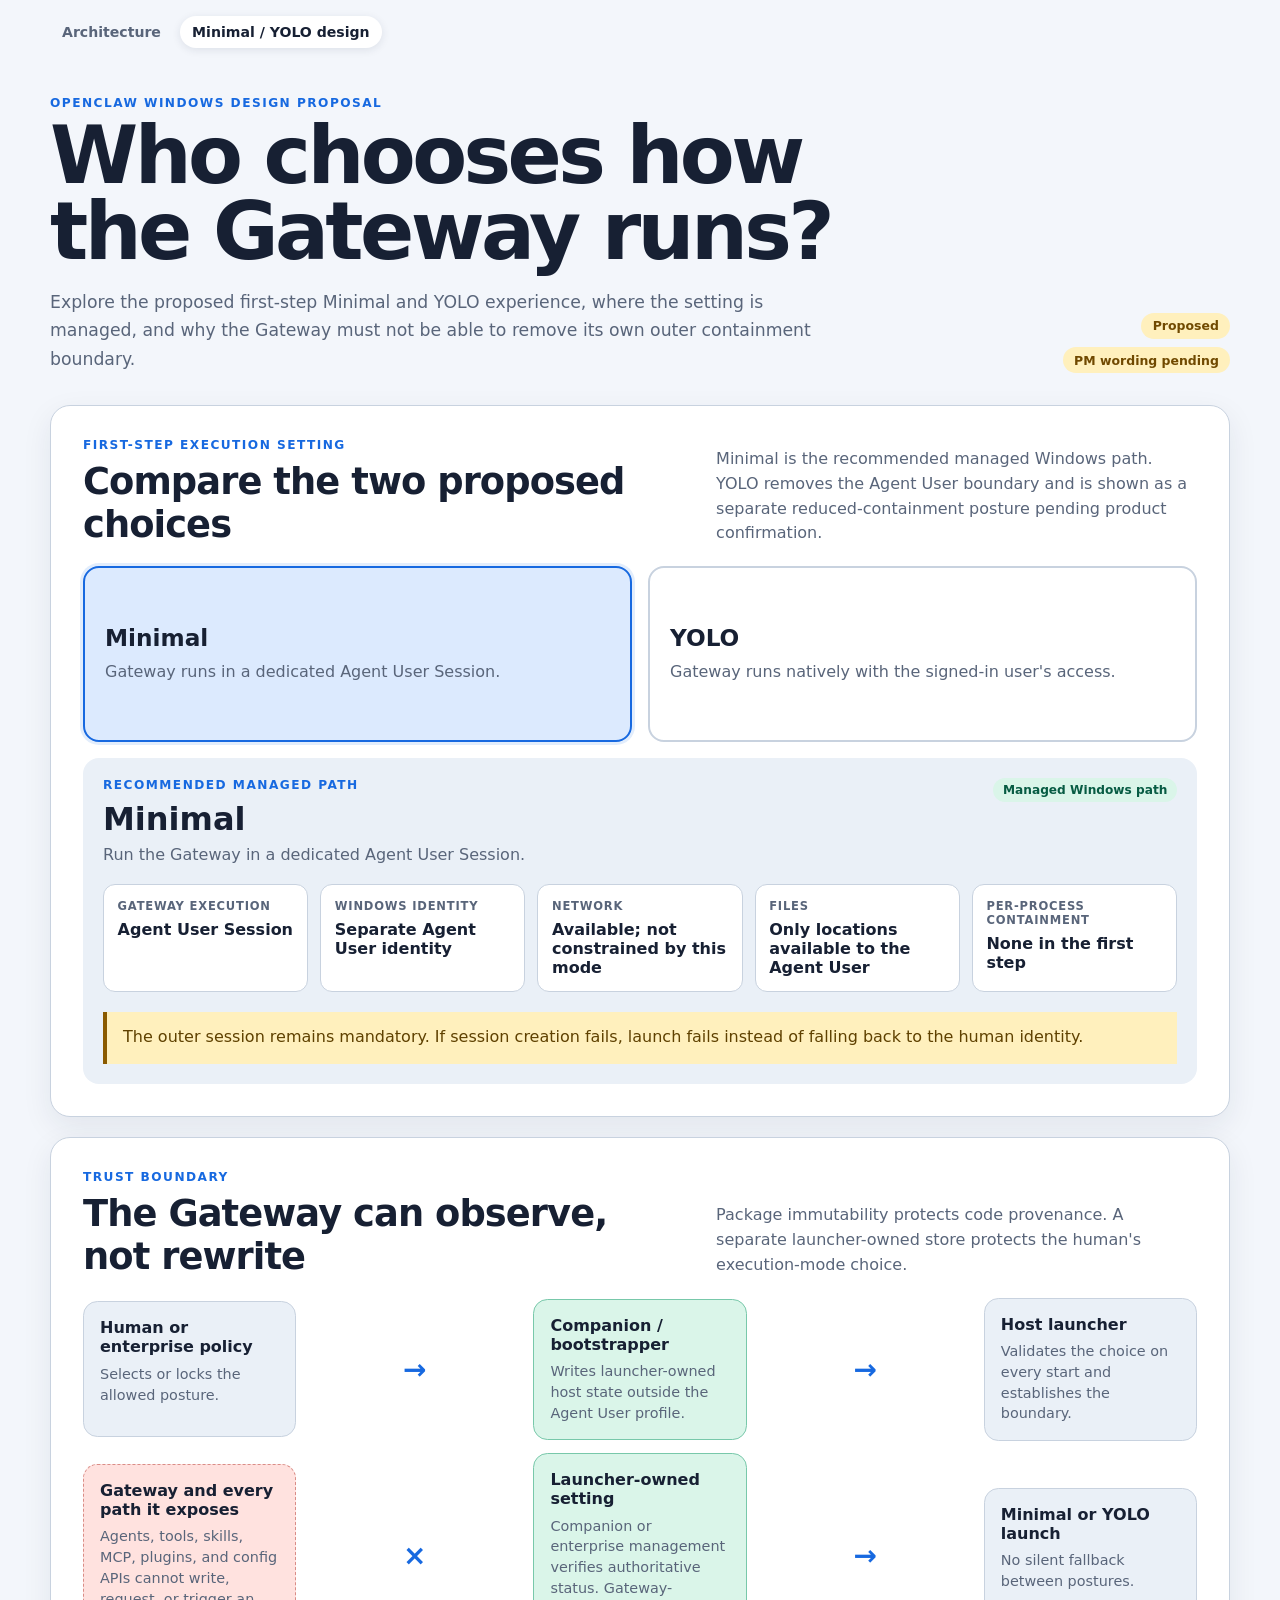
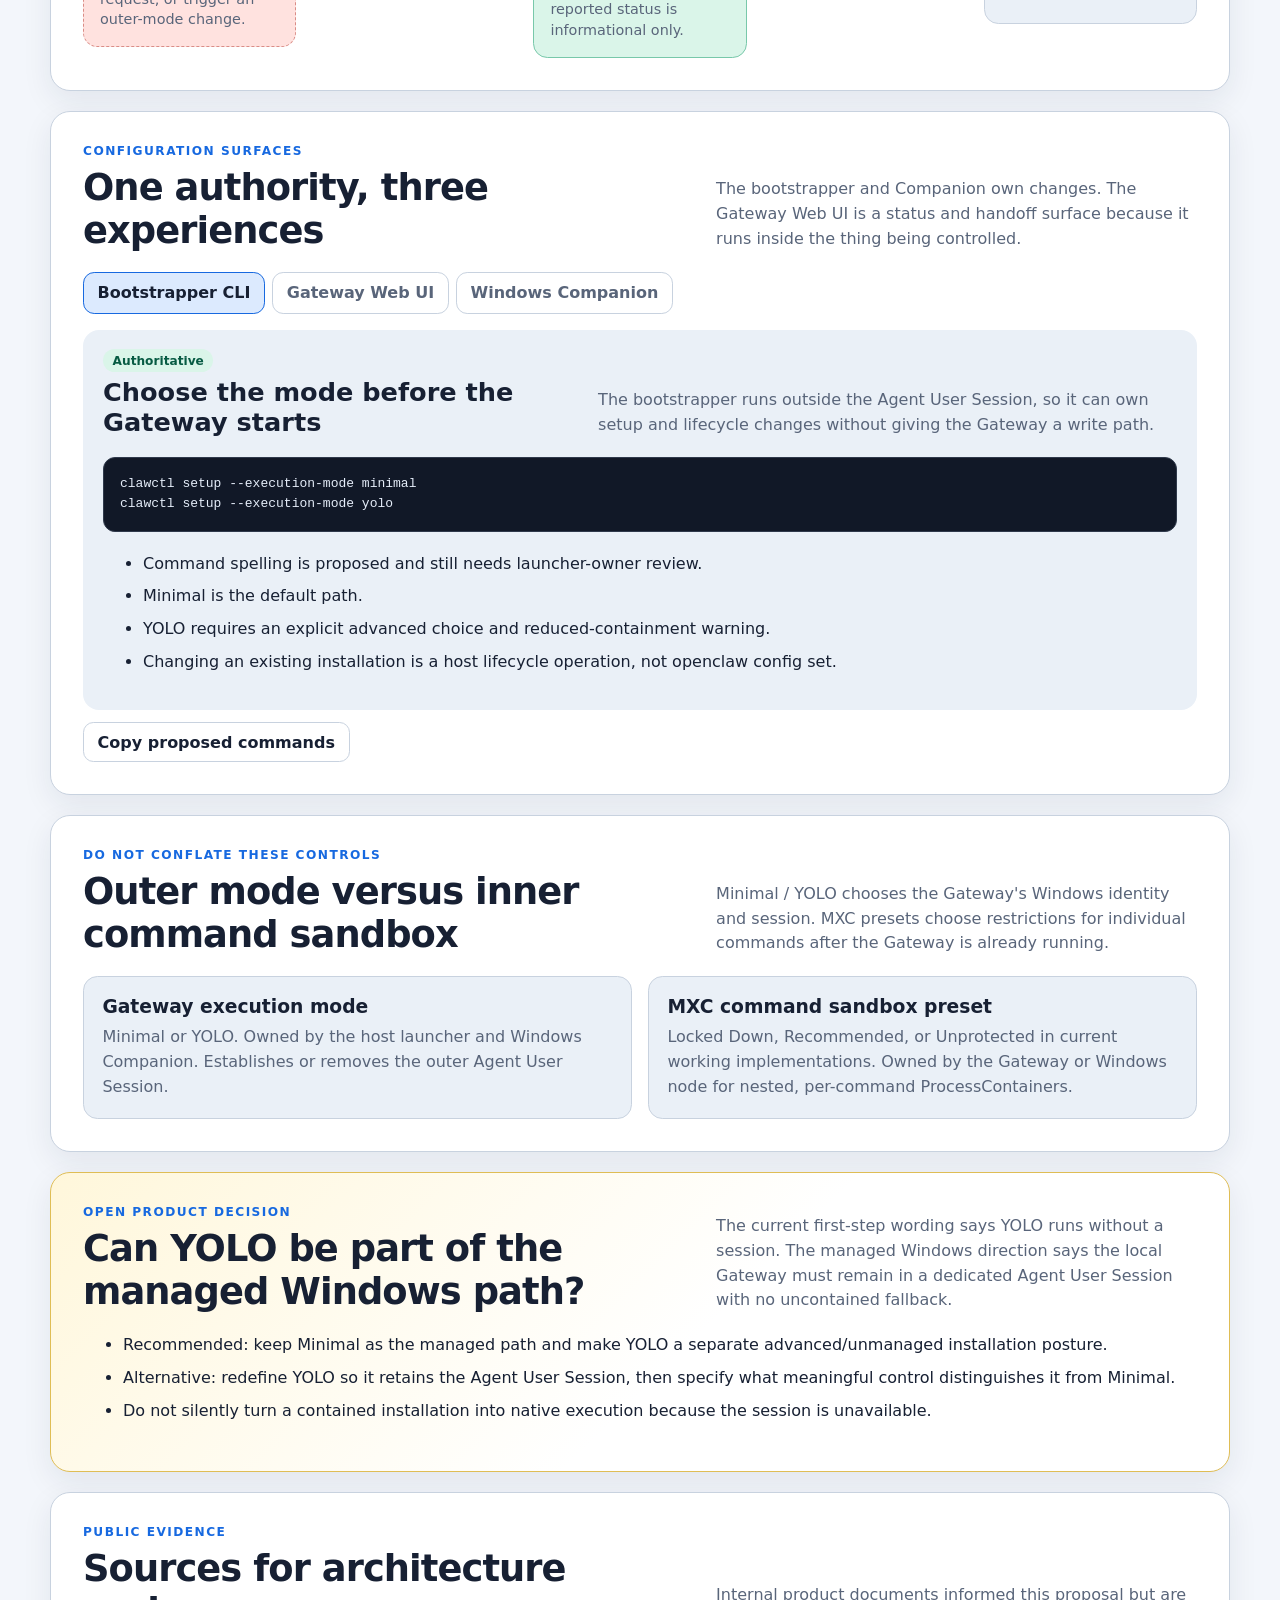
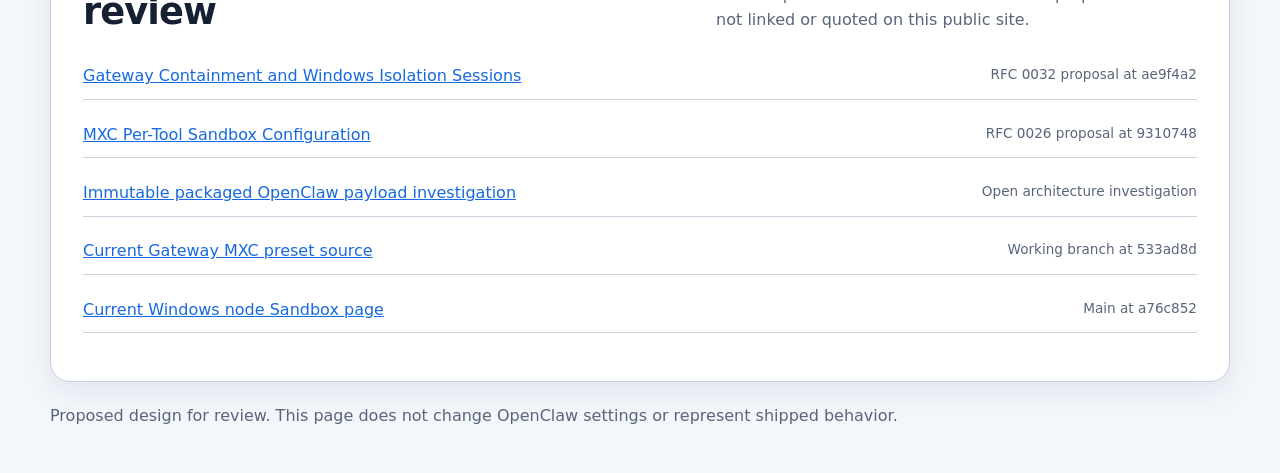
==== visualizations/openclaw-sandbox-architecture/access-modes/index.html @ d8a88d33 "Add Minimal and YOLO design explorer Co-authored-by: Copilot <223556219+Copilot@users.noreply.github" ====
<!doctype html>
<html lang="en">
  <head>
    <meta charset="utf-8" />
    <meta name="viewport" content="width=device-width, initial-scale=1" />
    <meta
      name="description"
      content="Proposed UI and trust-boundary design for OpenClaw Minimal and YOLO execution modes on Windows."
    />
    <title>OpenClaw Minimal / YOLO design</title>
    <link rel="stylesheet" href="./styles.css" />
  </head>
  <body data-mode="minimal">
    <a class="skip-link" href="#design">Skip to design</a>
    <nav class="site-nav" aria-label="Design pages">
      <a href="../">Architecture</a>
      <a aria-current="page" href="./">Minimal / YOLO design</a>
    </nav>

    <header class="page-header">
      <div>
        <p class="eyebrow">OpenClaw Windows design proposal</p>
        <h1>Who chooses how the Gateway runs?</h1>
        <p class="lede">
          Explore the proposed first-step Minimal and YOLO experience, where the
          setting is managed, and why the Gateway must not be able to remove its
          own outer containment boundary.
        </p>
      </div>
      <div class="status-stack" aria-label="Design status">
        <span class="status">Proposed</span>
        <span class="status">PM wording pending</span>
      </div>
    </header>

    <main id="design">
      <section class="section-card">
        <div class="section-heading">
          <div>
            <p class="eyebrow">First-step execution setting</p>
            <h2>Compare the two proposed choices</h2>
          </div>
          <p>
            Minimal is the recommended managed Windows path. YOLO removes the
            Agent User boundary and is shown as a separate reduced-containment
            posture pending product confirmation.
          </p>
        </div>

        <div class="mode-selector" aria-label="Execution mode">
          <button class="mode-choice" type="button" data-mode="minimal" aria-pressed="true">
            <strong>Minimal</strong>
            <span>Gateway runs in a dedicated Agent User Session.</span>
          </button>
          <button class="mode-choice" type="button" data-mode="yolo" aria-pressed="false">
            <strong>YOLO</strong>
            <span>Gateway runs natively with the signed-in user's access.</span>
          </button>
        </div>

        <div id="mode-panel" class="mode-panel" aria-live="polite"></div>
      </section>

      <section class="section-card">
        <div class="section-heading">
          <div>
            <p class="eyebrow">Trust boundary</p>
            <h2>The Gateway can observe, not rewrite</h2>
          </div>
          <p>
            Package immutability protects code provenance. A separate
            launcher-owned store protects the human's execution-mode choice.
          </p>
        </div>

        <div class="boundary-map" aria-label="Execution-mode authority flow">
          <div class="boundary-node">
            <strong>Human or enterprise policy</strong>
            <span>Selects or locks the allowed posture.</span>
          </div>
          <div class="boundary-arrow" aria-hidden="true">&rarr;</div>
          <div class="boundary-node authority">
            <strong>Companion / bootstrapper</strong>
            <span>Writes launcher-owned host state outside the Agent User profile.</span>
          </div>
          <div class="boundary-arrow" aria-hidden="true">&rarr;</div>
          <div class="boundary-node">
            <strong>Host launcher</strong>
            <span>Validates the choice on every start and establishes the boundary.</span>
          </div>
        </div>

        <div class="boundary-map" aria-label="Denied write path">
          <div class="boundary-node denied">
            <strong>Gateway and every path it exposes</strong>
            <span>
              Agents, tools, skills, MCP, plugins, and config APIs cannot write,
              request, or trigger an outer-mode change.
            </span>
          </div>
          <div class="boundary-arrow" aria-hidden="true">&times;</div>
          <div class="boundary-node authority">
            <strong>Launcher-owned setting</strong>
            <span>
              Companion or enterprise management verifies authoritative status.
              Gateway-reported status is informational only.
            </span>
          </div>
          <div class="boundary-arrow" aria-hidden="true">&rarr;</div>
          <div class="boundary-node">
            <strong>Minimal or YOLO launch</strong>
            <span>No silent fallback between postures.</span>
          </div>
        </div>
      </section>

      <section class="section-card">
        <div class="section-heading">
          <div>
            <p class="eyebrow">Configuration surfaces</p>
            <h2>One authority, three experiences</h2>
          </div>
          <p>
            The bootstrapper and Companion own changes. The Gateway Web UI is a
            status and handoff surface because it runs inside the thing being
            controlled.
          </p>
        </div>

        <div class="surface-tabs" role="tablist" aria-label="Configuration surface">
          <button
            id="surface-tab-cli"
            type="button"
            role="tab"
            aria-controls="surface-panel"
            aria-selected="true"
            data-surface="cli"
          >
            Bootstrapper CLI
          </button>
          <button
            id="surface-tab-web"
            type="button"
            role="tab"
            aria-controls="surface-panel"
            aria-selected="false"
            data-surface="web"
            tabindex="-1"
          >
            Gateway Web UI
          </button>
          <button
            id="surface-tab-companion"
            type="button"
            role="tab"
            aria-controls="surface-panel"
            aria-selected="false"
            data-surface="companion"
            tabindex="-1"
          >
            Windows Companion
          </button>
        </div>

        <div
          id="surface-panel"
          class="surface-panel"
          role="tabpanel"
          aria-labelledby="surface-tab-cli"
        ></div>
        <div class="surface-actions">
          <button id="copy-cli" class="secondary-action" type="button">Copy proposed commands</button>
          <span id="copy-status" role="status"></span>
        </div>
      </section>

      <section class="section-card">
        <div class="section-heading">
          <div>
            <p class="eyebrow">Do not conflate these controls</p>
            <h2>Outer mode versus inner command sandbox</h2>
          </div>
          <p>
            Minimal / YOLO chooses the Gateway's Windows identity and session.
            MXC presets choose restrictions for individual commands after the
            Gateway is already running.
          </p>
        </div>
        <div class="layer-comparison">
          <article class="layer-card">
            <h3>Gateway execution mode</h3>
            <p>
              Minimal or YOLO. Owned by the host launcher and Windows Companion.
              Establishes or removes the outer Agent User Session.
            </p>
          </article>
          <article class="layer-card">
            <h3>MXC command sandbox preset</h3>
            <p>
              Locked Down, Recommended, or Unprotected in current working
              implementations. Owned by the Gateway or Windows node for nested,
              per-command ProcessContainers.
            </p>
          </article>
        </div>
      </section>

      <section class="section-card open-decision">
        <div class="section-heading">
          <div>
            <p class="eyebrow">Open product decision</p>
            <h2>Can YOLO be part of the managed Windows path?</h2>
          </div>
          <p>
            The current first-step wording says YOLO runs without a session.
            The managed Windows direction says the local Gateway must remain in
            a dedicated Agent User Session with no uncontained fallback.
          </p>
        </div>
        <ul class="decision-list">
          <li>
            Recommended: keep Minimal as the managed path and make YOLO a
            separate advanced/unmanaged installation posture.
          </li>
          <li>
            Alternative: redefine YOLO so it retains the Agent User Session,
            then specify what meaningful control distinguishes it from Minimal.
          </li>
          <li>
            Do not silently turn a contained installation into native execution
            because the session is unavailable.
          </li>
        </ul>
      </section>

      <section class="section-card">
        <div class="section-heading">
          <div>
            <p class="eyebrow">Public evidence</p>
            <h2>Sources for architecture review</h2>
          </div>
          <p>
            Internal product documents informed this proposal but are not linked
            or quoted on this public site.
          </p>
        </div>
        <ul id="source-list" class="source-list"></ul>
      </section>

      <noscript>
        <section class="section-card">
          <h2>JavaScript is optional for the core design</h2>
          <p>
            Minimal runs the managed Gateway inside an Agent User Session. YOLO
            removes that outer boundary. Only the human-side bootstrapper or
            Windows Companion should be able to choose between those postures.
          </p>
        </section>
      </noscript>
    </main>

    <footer>
      Proposed design for review. This page does not change OpenClaw settings or
      represent shipped behavior.
    </footer>

    <script type="module" src="./app.js"></script>
  </body>
</html>
---- visualizations/openclaw-sandbox-architecture/access-modes/styles.css ----
:root {
  color-scheme: light dark;
  --page: #f3f6fb;
  --surface: #ffffff;
  --surface-soft: #eaf0f7;
  --ink: #172033;
  --muted: #59657a;
  --line: #c8d2df;
  --blue: #1769e0;
  --blue-soft: #dceafe;
  --green: #087f5b;
  --green-soft: #daf5e9;
  --amber: #8a5a00;
  --amber-soft: #fff0bd;
  --red: #a1261d;
  --red-soft: #ffe2df;
  --focus: #ffbf47;
  --shadow: 0 18px 48px rgb(26 39 64 / 14%);
  font-family:
    Inter, ui-sans-serif, system-ui, -apple-system, BlinkMacSystemFont, "Segoe UI",
    sans-serif;
}

* {
  box-sizing: border-box;
}

html {
  background: var(--page);
  color: var(--ink);
}

body {
  margin: 0;
}

a {
  color: var(--blue);
}

button,
a {
  font: inherit;
}

.skip-link {
  position: fixed;
  z-index: 20;
  top: 0.75rem;
  left: 0.75rem;
  padding: 0.65rem 0.9rem;
  border-radius: 0.5rem;
  background: var(--ink);
  color: var(--surface);
  transform: translateY(-180%);
}

.skip-link:focus {
  transform: translateY(0);
}

.site-nav,
.page-header,
main,
footer {
  width: min(1180px, calc(100% - 2rem));
  margin-inline: auto;
}

.site-nav {
  display: flex;
  gap: 0.45rem;
  padding-top: 1rem;
}

.site-nav a {
  padding: 0.5rem 0.75rem;
  border-radius: 999px;
  color: var(--muted);
  font-size: 0.88rem;
  font-weight: 750;
  text-decoration: none;
}

.site-nav a:hover,
.site-nav a[aria-current="page"] {
  background: var(--surface);
  color: var(--ink);
  box-shadow: 0 2px 8px rgb(26 39 64 / 10%);
}

.page-header {
  display: grid;
  grid-template-columns: minmax(0, 1fr) auto;
  gap: 2rem;
  align-items: end;
  padding: 3rem 0 2rem;
}

.page-header h1 {
  max-width: 15ch;
  margin: 0;
  font-size: clamp(2.45rem, 7vw, 5rem);
  letter-spacing: -0.045em;
  line-height: 0.95;
}

.lede {
  max-width: 70ch;
  margin: 1.1rem 0 0;
  color: var(--muted);
  font-size: 1.08rem;
  line-height: 1.65;
}

.eyebrow {
  margin: 0 0 0.5rem;
  color: var(--blue);
  font-size: 0.76rem;
  font-weight: 850;
  letter-spacing: 0.12em;
  text-transform: uppercase;
}

.status-stack {
  display: grid;
  gap: 0.5rem;
  justify-items: end;
}

.status {
  padding: 0.35rem 0.7rem;
  border-radius: 999px;
  background: var(--amber-soft);
  color: #704900;
  font-size: 0.78rem;
  font-weight: 800;
}

main {
  display: grid;
  gap: 1.25rem;
}

.section-card {
  padding: clamp(1.25rem, 3vw, 2rem);
  border: 1px solid var(--line);
  border-radius: 1.25rem;
  background: var(--surface);
  box-shadow: 0 10px 30px rgb(26 39 64 / 8%);
}

.section-heading {
  display: grid;
  grid-template-columns: minmax(0, 1fr) minmax(17rem, 0.8fr);
  gap: 2rem;
  align-items: end;
  margin-bottom: 1.25rem;
}

.section-heading h2 {
  margin: 0;
  font-size: clamp(1.5rem, 3vw, 2.3rem);
  letter-spacing: -0.025em;
}

.section-heading > p {
  margin: 0;
  color: var(--muted);
  line-height: 1.55;
}

.mode-selector {
  display: grid;
  grid-template-columns: repeat(2, minmax(0, 1fr));
  gap: 1rem;
}

.mode-choice {
  min-height: 11rem;
  padding: 1.25rem;
  border: 2px solid var(--line);
  border-radius: 1rem;
  background: var(--surface);
  color: var(--ink);
  cursor: pointer;
  text-align: left;
}

.mode-choice strong,
.mode-choice span {
  display: block;
}

.mode-choice strong {
  margin-bottom: 0.55rem;
  font-size: 1.45rem;
}

.mode-choice span {
  color: var(--muted);
  line-height: 1.5;
}

.mode-choice[aria-pressed="true"] {
  border-color: var(--blue);
  background: var(--blue-soft);
  box-shadow: 0 0 0 3px rgb(23 105 224 / 12%);
}

.mode-choice[data-mode="yolo"][aria-pressed="true"] {
  border-color: var(--red);
  background: var(--red-soft);
  box-shadow: 0 0 0 3px rgb(161 38 29 / 10%);
}

.mode-panel {
  margin-top: 1rem;
  padding: 1.25rem;
  border-radius: 1rem;
  background: var(--surface-soft);
}

.mode-panel-heading {
  display: flex;
  justify-content: space-between;
  gap: 1rem;
}

.mode-panel-heading h2 {
  margin: 0;
  font-size: 2rem;
}

.mode-panel-heading p:not(.eyebrow) {
  margin: 0.45rem 0 0;
  color: var(--muted);
}

.mode-badge,
.surface-badge {
  align-self: start;
  padding: 0.3rem 0.6rem;
  border-radius: 999px;
  background: var(--green-soft);
  color: #075b43;
  font-size: 0.76rem;
  font-weight: 800;
}

body[data-mode="yolo"] .mode-badge {
  background: var(--red-soft);
  color: var(--red);
}

.mode-facts {
  display: grid;
  grid-template-columns: repeat(5, minmax(0, 1fr));
  gap: 0.75rem;
  margin: 1.25rem 0;
}

.mode-facts div {
  min-width: 0;
  padding: 0.85rem;
  border: 1px solid var(--line);
  border-radius: 0.75rem;
  background: var(--surface);
}

.mode-facts dt {
  color: var(--muted);
  font-size: 0.72rem;
  font-weight: 800;
  letter-spacing: 0.07em;
  text-transform: uppercase;
}

.mode-facts dd {
  margin: 0.45rem 0 0;
  font-weight: 750;
  overflow-wrap: anywhere;
}

.mode-warning {
  margin: 0;
  padding: 0.85rem 1rem;
  border-left: 4px solid var(--amber);
  background: var(--amber-soft);
  color: #5f4100;
  line-height: 1.55;
}

.boundary-map {
  display: grid;
  grid-template-columns: repeat(5, minmax(0, 1fr));
  gap: 0.75rem;
  align-items: center;
}

.boundary-map + .boundary-map {
  margin-top: 0.75rem;
}

.boundary-node {
  min-height: 8.5rem;
  padding: 1rem;
  border: 1px solid var(--line);
  border-radius: 0.9rem;
  background: var(--surface-soft);
}

.boundary-node strong,
.boundary-node span {
  display: block;
}

.boundary-node strong {
  margin-bottom: 0.45rem;
}

.boundary-node span {
  color: var(--muted);
  font-size: 0.9rem;
  line-height: 1.45;
}

.boundary-node.authority {
  border-color: #78c8aa;
  background: var(--green-soft);
}

.boundary-node.denied {
  border-style: dashed;
  border-color: #da8d87;
  background: var(--red-soft);
}

.boundary-arrow {
  color: var(--blue);
  font-size: 1.75rem;
  font-weight: 900;
  text-align: center;
}

.surface-tabs {
  display: flex;
  flex-wrap: wrap;
  gap: 0.45rem;
  margin-bottom: 1rem;
}

.surface-tabs button {
  padding: 0.65rem 0.85rem;
  border: 1px solid var(--line);
  border-radius: 0.7rem;
  background: var(--surface);
  color: var(--muted);
  cursor: pointer;
  font-weight: 750;
}

.surface-tabs button[aria-selected="true"] {
  border-color: var(--blue);
  background: var(--blue-soft);
  color: var(--ink);
}

.surface-panel {
  min-height: 22rem;
  padding: 1.25rem;
  border-radius: 1rem;
  background: var(--surface-soft);
}

.surface-heading {
  display: grid;
  grid-template-columns: minmax(0, 0.8fr) minmax(0, 1fr);
  gap: 2rem;
  align-items: end;
}

.surface-heading h3 {
  margin: 0.55rem 0 0;
  font-size: 1.6rem;
}

.surface-heading > p {
  margin: 0;
  color: var(--muted);
  line-height: 1.55;
}

pre {
  overflow: auto;
  margin: 1.25rem 0;
  padding: 1rem;
  border: 1px solid #303a4c;
  border-radius: 0.75rem;
  background: #111827;
  color: #e5edf9;
  line-height: 1.55;
}

.surface-panel li,
.decision-list li {
  margin-block: 0.55rem;
  line-height: 1.5;
}

.surface-actions {
  display: flex;
  align-items: center;
  gap: 0.75rem;
  margin-top: 0.75rem;
}

.secondary-action {
  padding: 0.6rem 0.85rem;
  border: 1px solid var(--line);
  border-radius: 0.65rem;
  background: var(--surface);
  color: var(--ink);
  cursor: pointer;
  font-weight: 750;
}

.open-decision {
  border-color: #dfbd55;
  background:
    linear-gradient(135deg, rgb(255 240 189 / 55%), transparent 55%),
    var(--surface);
}

.layer-comparison {
  display: grid;
  grid-template-columns: repeat(2, minmax(0, 1fr));
  gap: 1rem;
}

.layer-card {
  padding: 1.15rem;
  border: 1px solid var(--line);
  border-radius: 0.9rem;
  background: var(--surface-soft);
}

.layer-card h3 {
  margin: 0 0 0.55rem;
}

.layer-card p {
  margin: 0;
  color: var(--muted);
  line-height: 1.55;
}

.source-list {
  display: grid;
  gap: 0.7rem;
  padding: 0;
  list-style: none;
}

.source-list li {
  display: flex;
  justify-content: space-between;
  gap: 1rem;
  padding: 0.85rem 0;
  border-bottom: 1px solid var(--line);
}

.source-list span {
  color: var(--muted);
  font-size: 0.85rem;
  text-align: right;
}

footer {
  padding: 1.5rem 0 3rem;
  color: var(--muted);
}

button:focus-visible,
a:focus-visible {
  outline: 4px solid var(--focus);
  outline-offset: 3px;
}

@media (max-width: 900px) {
  .page-header,
  .section-heading,
  .surface-heading {
    grid-template-columns: 1fr;
  }

  .status-stack {
    justify-items: start;
  }

  .mode-facts {
    grid-template-columns: repeat(2, minmax(0, 1fr));
  }

  .boundary-map {
    grid-template-columns: 1fr;
  }

  .boundary-arrow {
    transform: rotate(90deg);
  }
}

@media (max-width: 620px) {
  .mode-selector,
  .layer-comparison,
  .mode-facts {
    grid-template-columns: 1fr;
  }

  .mode-panel-heading,
  .source-list li {
    display: grid;
  }

  .source-list span {
    text-align: left;
  }
}

@media (prefers-reduced-motion: reduce) {
  *,
  *::before,
  *::after {
    scroll-behavior: auto !important;
    transition-duration: 0.01ms !important;
  }
}

@media (prefers-color-scheme: dark) {
  :root {
    --page: #0e1420;
    --surface: #161f2f;
    --surface-soft: #202b3d;
    --ink: #edf3fb;
    --muted: #b5c0d0;
    --line: #3d4a60;
    --blue: #83b7ff;
    --blue-soft: #17375f;
    --green-soft: #123f32;
    --amber-soft: #4a3909;
    --red-soft: #4b211f;
  }

  .mode-warning {
    color: #ffeab0;
  }

  .status {
    color: #ffe39a;
  }

  .mode-badge,
  .surface-badge {
    color: #9ff0d1;
  }

  body[data-mode="yolo"] .mode-badge {
    color: #ffb4ad;
  }
}
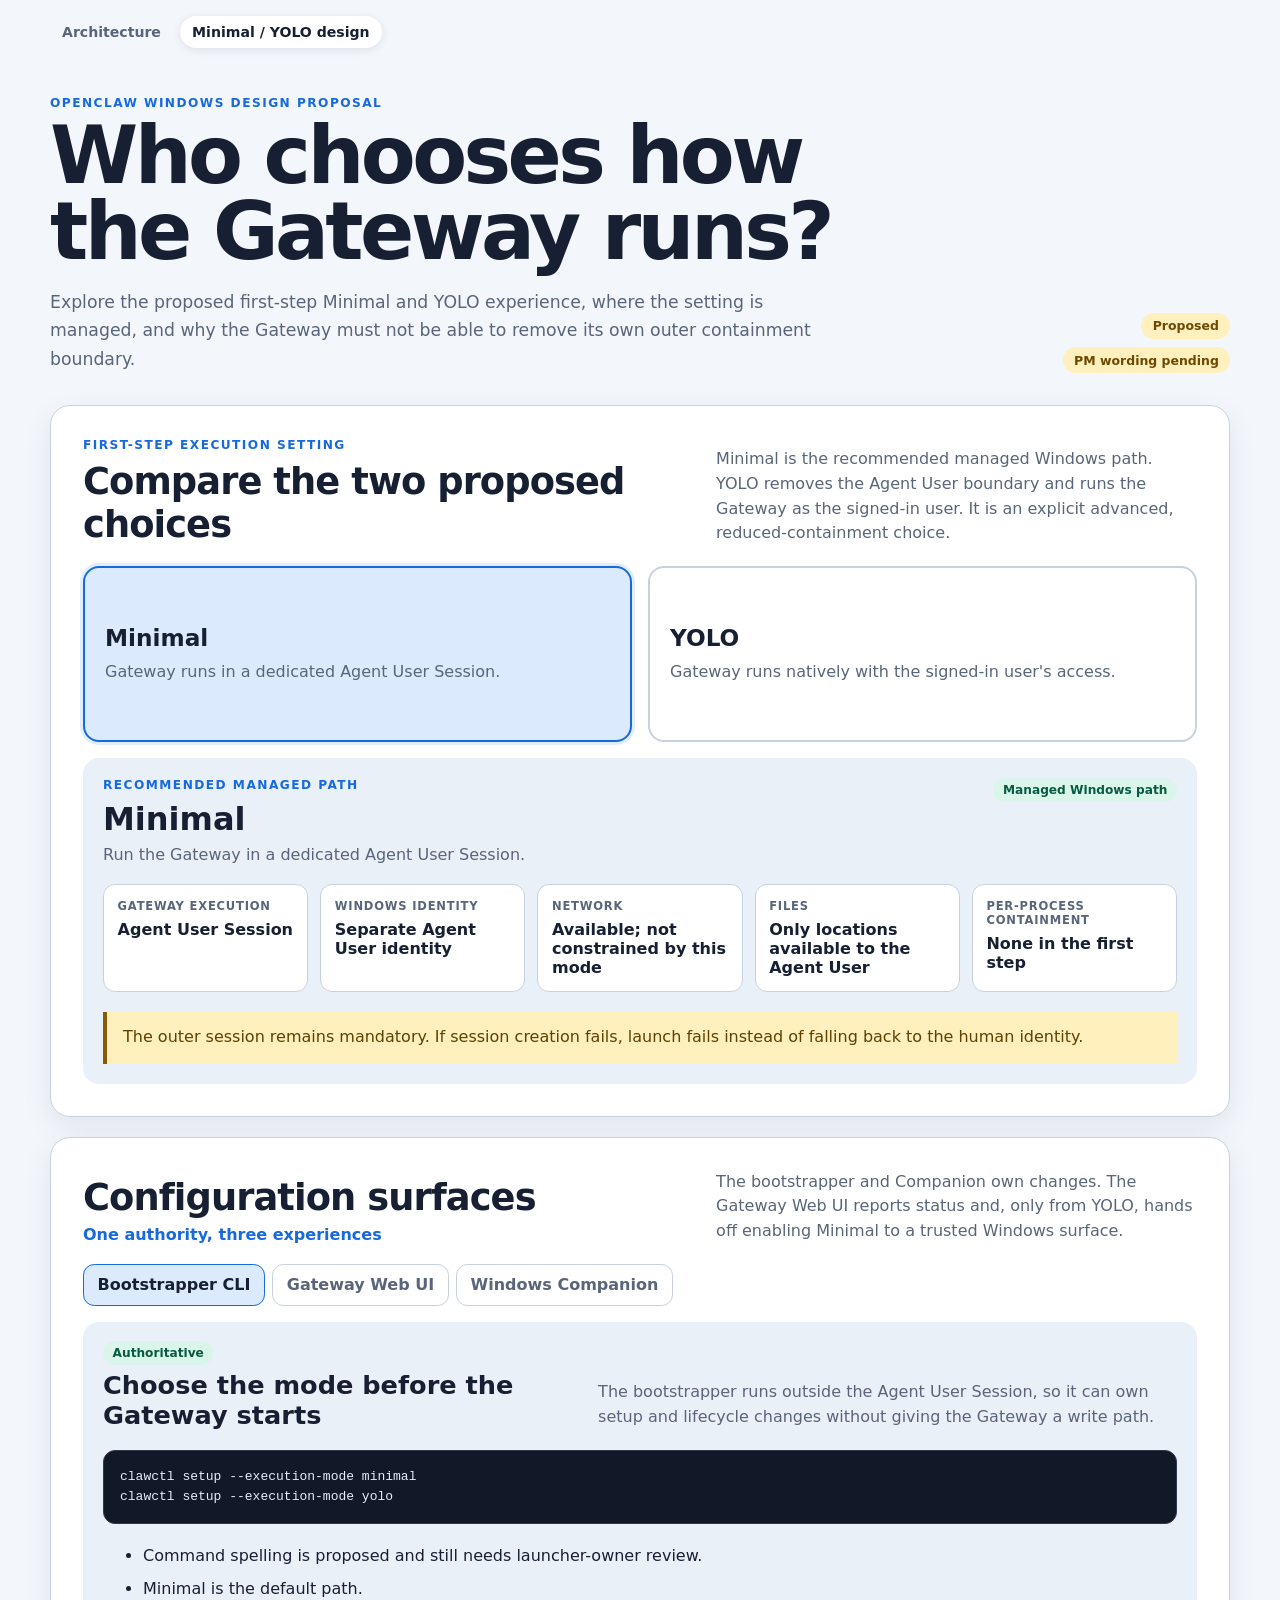
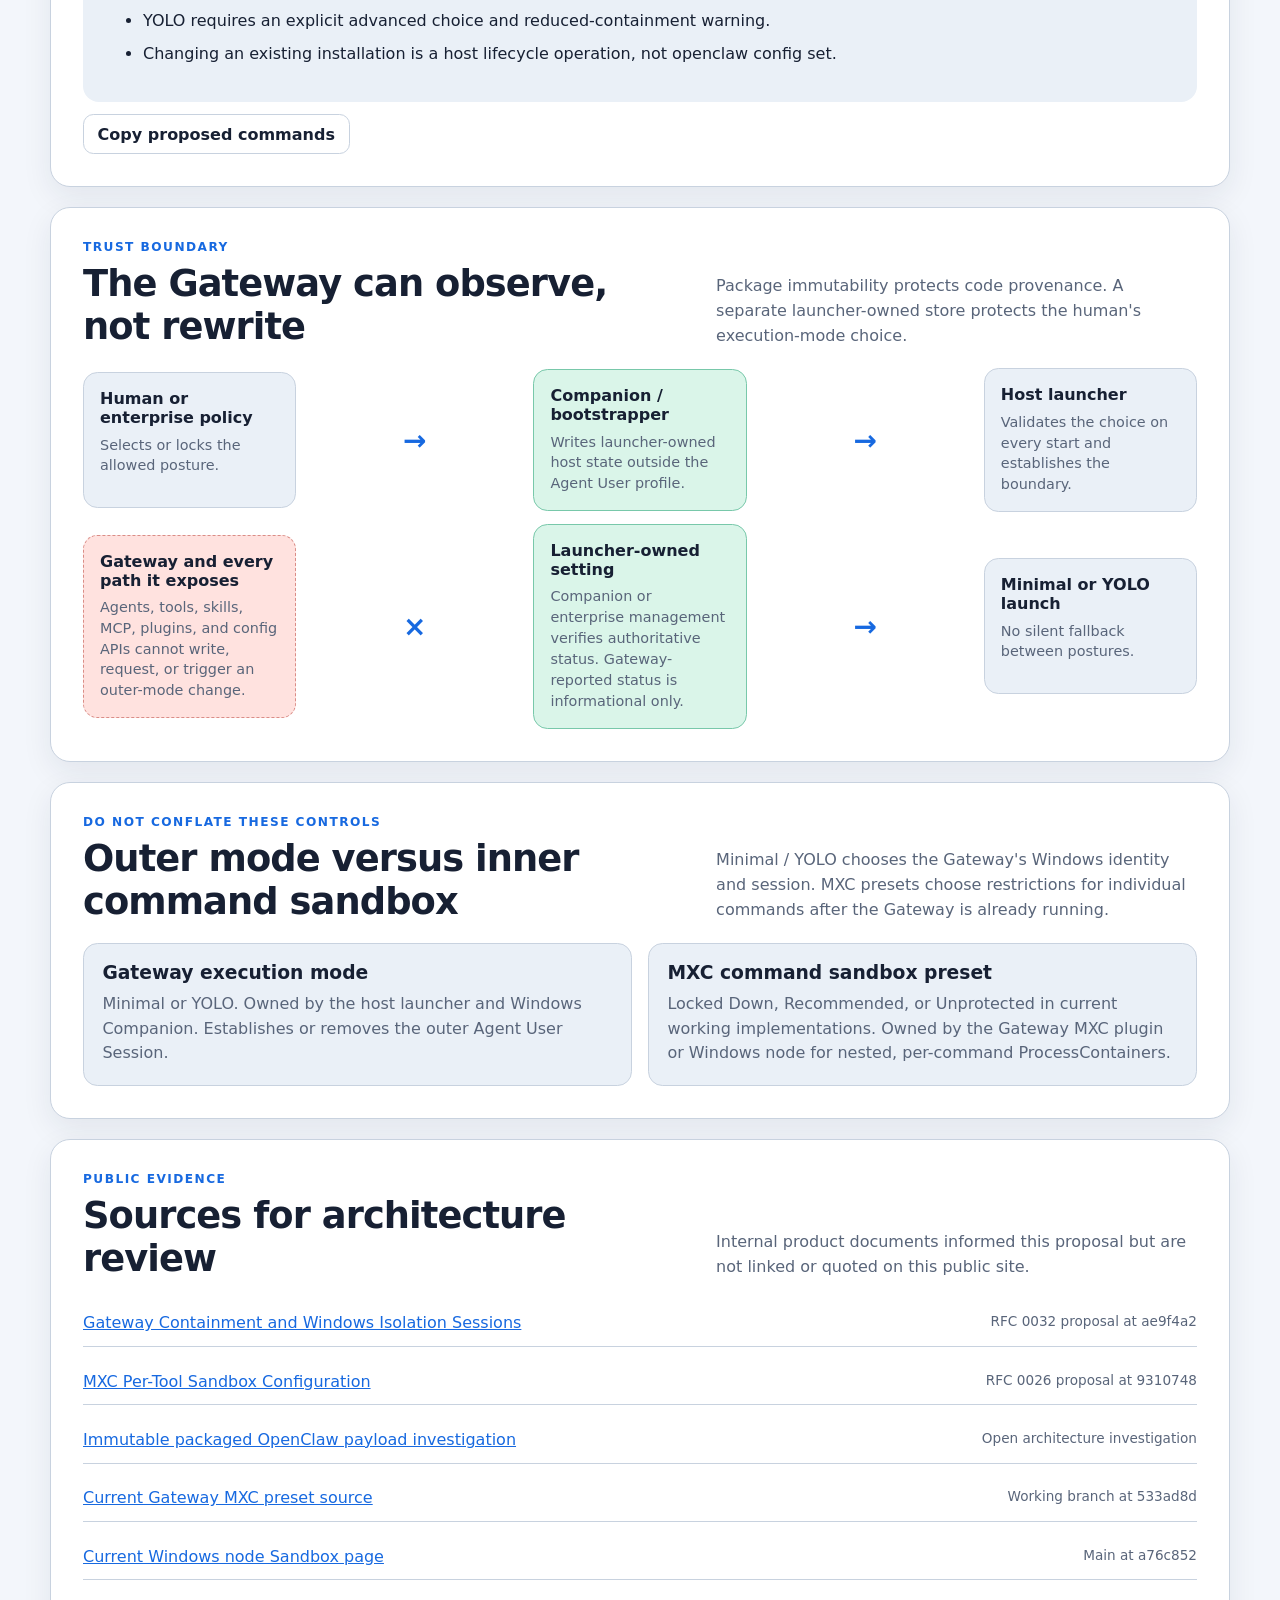
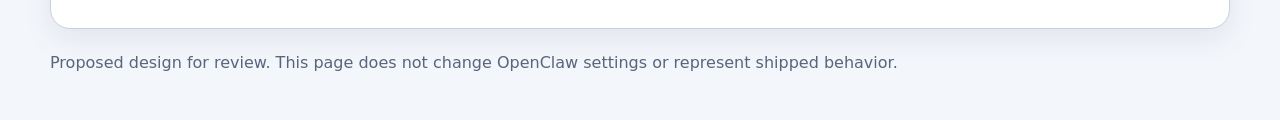
==== commit 9469331e: "Refine access mode configuration design Co-authored-by: Copilot <223556219+Copilot@users.noreply.git" ====
--- a/visualizations/openclaw-sandbox-architecture/access-modes/index.html
+++ b/visualizations/openclaw-sandbox-architecture/access-modes/index.html
@@ -42,8 +42,8 @@
           </div>
           <p>
             Minimal is the recommended managed Windows path. YOLO removes the
-            Agent User boundary and is shown as a separate reduced-containment
-            posture pending product confirmation.
+            Agent User boundary and runs the Gateway as the signed-in user. It
+            is an explicit advanced, reduced-containment choice.
           </p>
         </div>
 
@@ -64,66 +64,13 @@
       <section class="section-card">
         <div class="section-heading">
           <div>
-            <p class="eyebrow">Trust boundary</p>
-            <h2>The Gateway can observe, not rewrite</h2>
-          </div>
-          <p>
-            Package immutability protects code provenance. A separate
-            launcher-owned store protects the human's execution-mode choice.
-          </p>
-        </div>
-
-        <div class="boundary-map" aria-label="Execution-mode authority flow">
-          <div class="boundary-node">
-            <strong>Human or enterprise policy</strong>
-            <span>Selects or locks the allowed posture.</span>
-          </div>
-          <div class="boundary-arrow" aria-hidden="true">&rarr;</div>
-          <div class="boundary-node authority">
-            <strong>Companion / bootstrapper</strong>
-            <span>Writes launcher-owned host state outside the Agent User profile.</span>
-          </div>
-          <div class="boundary-arrow" aria-hidden="true">&rarr;</div>
-          <div class="boundary-node">
-            <strong>Host launcher</strong>
-            <span>Validates the choice on every start and establishes the boundary.</span>
-          </div>
-        </div>
-
-        <div class="boundary-map" aria-label="Denied write path">
-          <div class="boundary-node denied">
-            <strong>Gateway and every path it exposes</strong>
-            <span>
-              Agents, tools, skills, MCP, plugins, and config APIs cannot write,
-              request, or trigger an outer-mode change.
-            </span>
-          </div>
-          <div class="boundary-arrow" aria-hidden="true">&times;</div>
-          <div class="boundary-node authority">
-            <strong>Launcher-owned setting</strong>
-            <span>
-              Companion or enterprise management verifies authoritative status.
-              Gateway-reported status is informational only.
-            </span>
-          </div>
-          <div class="boundary-arrow" aria-hidden="true">&rarr;</div>
-          <div class="boundary-node">
-            <strong>Minimal or YOLO launch</strong>
-            <span>No silent fallback between postures.</span>
-          </div>
-        </div>
-      </section>
-
-      <section class="section-card">
-        <div class="section-heading">
-          <div>
-            <p class="eyebrow">Configuration surfaces</p>
-            <h2>One authority, three experiences</h2>
-          </div>
-          <p>
-            The bootstrapper and Companion own changes. The Gateway Web UI is a
-            status and handoff surface because it runs inside the thing being
-            controlled.
+            <h2>Configuration surfaces</h2>
+            <p class="section-subtitle">One authority, three experiences</p>
+          </div>
+          <p>
+            The bootstrapper and Companion own changes. The Gateway Web UI
+            reports status and, only from YOLO, hands off enabling Minimal to a
+            trusted Windows surface.
           </p>
         </div>
 
@@ -171,6 +118,59 @@
         <div class="surface-actions">
           <button id="copy-cli" class="secondary-action" type="button">Copy proposed commands</button>
           <span id="copy-status" role="status"></span>
+        </div>
+      </section>
+
+      <section class="section-card">
+        <div class="section-heading">
+          <div>
+            <p class="eyebrow">Trust boundary</p>
+            <h2>The Gateway can observe, not rewrite</h2>
+          </div>
+          <p>
+            Package immutability protects code provenance. A separate
+            launcher-owned store protects the human's execution-mode choice.
+          </p>
+        </div>
+
+        <div class="boundary-map" aria-label="Execution-mode authority flow">
+          <div class="boundary-node">
+            <strong>Human or enterprise policy</strong>
+            <span>Selects or locks the allowed posture.</span>
+          </div>
+          <div class="boundary-arrow" aria-hidden="true">&rarr;</div>
+          <div class="boundary-node authority">
+            <strong>Companion / bootstrapper</strong>
+            <span>Writes launcher-owned host state outside the Agent User profile.</span>
+          </div>
+          <div class="boundary-arrow" aria-hidden="true">&rarr;</div>
+          <div class="boundary-node">
+            <strong>Host launcher</strong>
+            <span>Validates the choice on every start and establishes the boundary.</span>
+          </div>
+        </div>
+
+        <div class="boundary-map" aria-label="Denied write path">
+          <div class="boundary-node denied">
+            <strong>Gateway and every path it exposes</strong>
+            <span>
+              Agents, tools, skills, MCP, plugins, and config APIs cannot write,
+              request, or trigger an outer-mode change.
+            </span>
+          </div>
+          <div class="boundary-arrow" aria-hidden="true">&times;</div>
+          <div class="boundary-node authority">
+            <strong>Launcher-owned setting</strong>
+            <span>
+              Companion or enterprise management verifies authoritative status.
+              Gateway-reported status is informational only.
+            </span>
+          </div>
+          <div class="boundary-arrow" aria-hidden="true">&rarr;</div>
+          <div class="boundary-node">
+            <strong>Minimal or YOLO launch</strong>
+            <span>No silent fallback between postures.</span>
+          </div>
         </div>
       </section>
 
@@ -198,39 +198,11 @@
             <h3>MXC command sandbox preset</h3>
             <p>
               Locked Down, Recommended, or Unprotected in current working
-              implementations. Owned by the Gateway or Windows node for nested,
-              per-command ProcessContainers.
+              implementations. Owned by the Gateway MXC plugin or Windows node
+              for nested, per-command ProcessContainers.
             </p>
           </article>
         </div>
-      </section>
-
-      <section class="section-card open-decision">
-        <div class="section-heading">
-          <div>
-            <p class="eyebrow">Open product decision</p>
-            <h2>Can YOLO be part of the managed Windows path?</h2>
-          </div>
-          <p>
-            The current first-step wording says YOLO runs without a session.
-            The managed Windows direction says the local Gateway must remain in
-            a dedicated Agent User Session with no uncontained fallback.
-          </p>
-        </div>
-        <ul class="decision-list">
-          <li>
-            Recommended: keep Minimal as the managed path and make YOLO a
-            separate advanced/unmanaged installation posture.
-          </li>
-          <li>
-            Alternative: redefine YOLO so it retains the Agent User Session,
-            then specify what meaningful control distinguishes it from Minimal.
-          </li>
-          <li>
-            Do not silently turn a contained installation into native execution
-            because the session is unavailable.
-          </li>
-        </ul>
       </section>
 
       <section class="section-card">
--- a/visualizations/openclaw-sandbox-architecture/access-modes/styles.css
+++ b/visualizations/openclaw-sandbox-architecture/access-modes/styles.css
@@ -164,6 +164,13 @@
   letter-spacing: -0.025em;
 }
 
+.section-subtitle {
+  margin: 0.35rem 0 0;
+  color: var(--blue);
+  font-size: 1rem;
+  font-weight: 800;
+}
+
 .section-heading > p {
   margin: 0;
   color: var(--muted);
@@ -402,8 +409,7 @@
   line-height: 1.55;
 }
 
-.surface-panel li,
-.decision-list li {
+.surface-panel li {
   margin-block: 0.55rem;
   line-height: 1.5;
 }
@@ -423,13 +429,6 @@
   color: var(--ink);
   cursor: pointer;
   font-weight: 750;
-}
-
-.open-decision {
-  border-color: #dfbd55;
-  background:
-    linear-gradient(135deg, rgb(255 240 189 / 55%), transparent 55%),
-    var(--surface);
 }
 
 .layer-comparison {
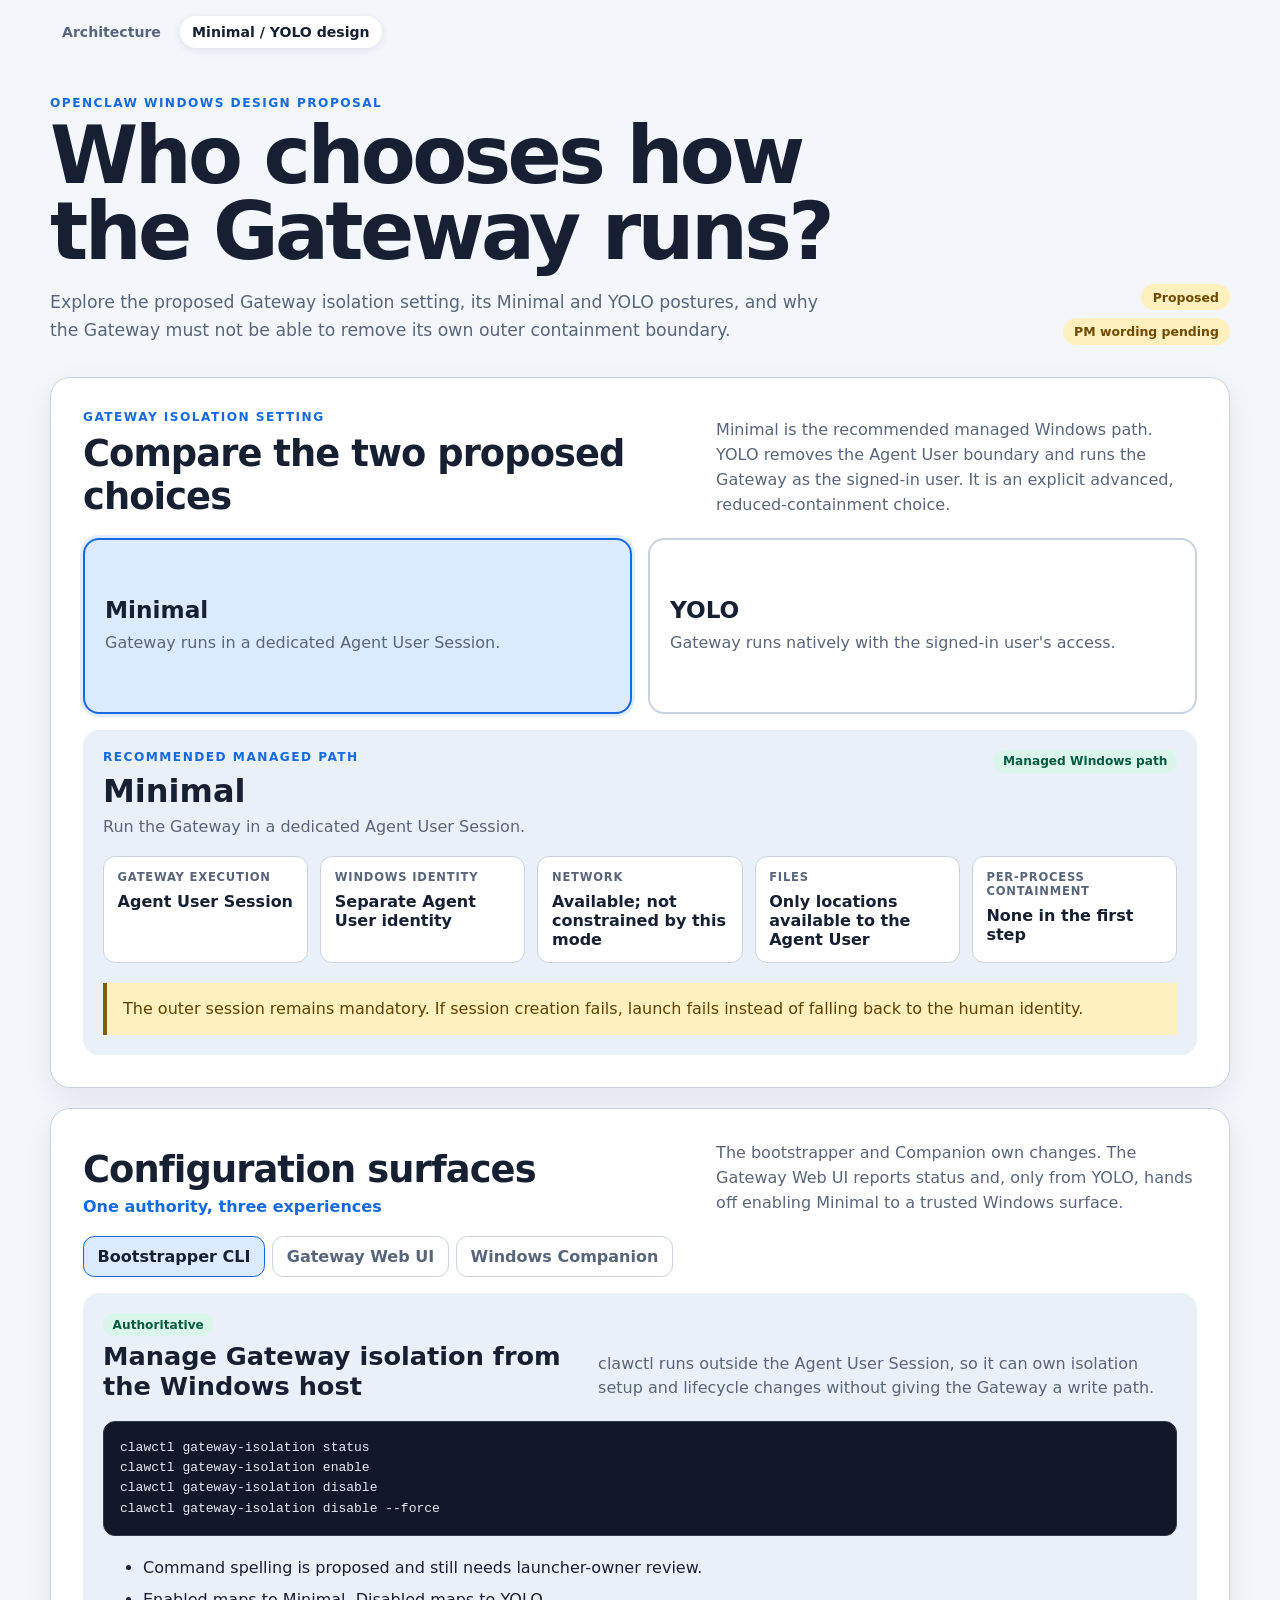
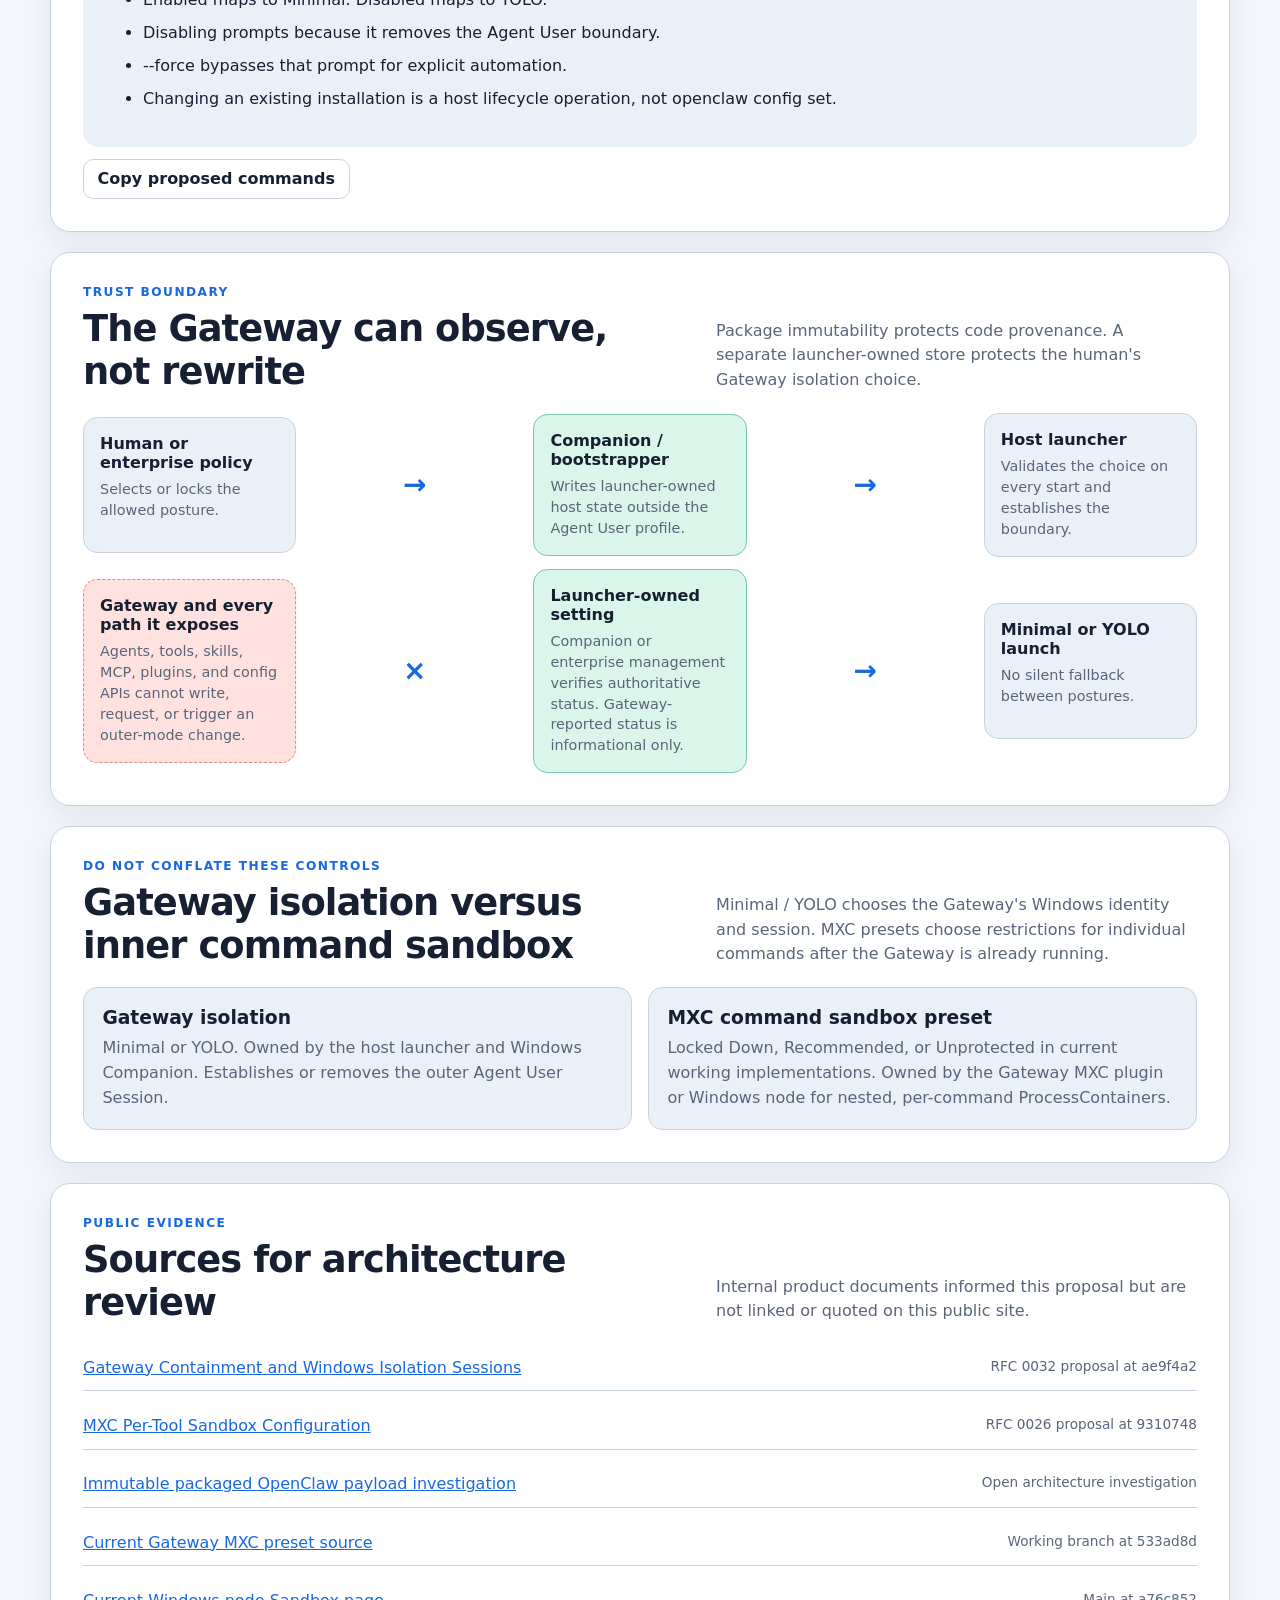
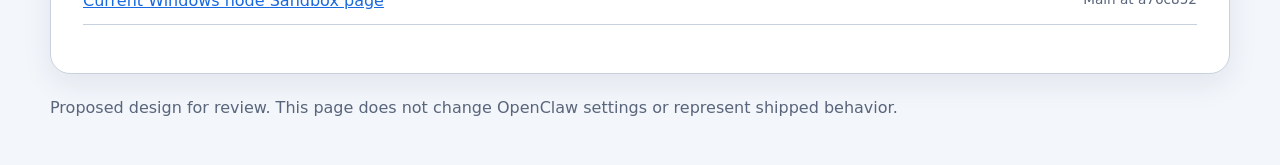
==== commit cd69378a: "Adopt Gateway isolation terminology Co-authored-by: Copilot <223556219+Copilot@users.noreply.github." ====
--- a/visualizations/openclaw-sandbox-architecture/access-modes/index.html
+++ b/visualizations/openclaw-sandbox-architecture/access-modes/index.html
@@ -22,9 +22,9 @@
         <p class="eyebrow">OpenClaw Windows design proposal</p>
         <h1>Who chooses how the Gateway runs?</h1>
         <p class="lede">
-          Explore the proposed first-step Minimal and YOLO experience, where the
-          setting is managed, and why the Gateway must not be able to remove its
-          own outer containment boundary.
+          Explore the proposed Gateway isolation setting, its Minimal and YOLO
+          postures, and why the Gateway must not be able to remove its own outer
+          containment boundary.
         </p>
       </div>
       <div class="status-stack" aria-label="Design status">
@@ -37,7 +37,7 @@
       <section class="section-card">
         <div class="section-heading">
           <div>
-            <p class="eyebrow">First-step execution setting</p>
+            <p class="eyebrow">Gateway isolation setting</p>
             <h2>Compare the two proposed choices</h2>
           </div>
           <p>
@@ -47,7 +47,7 @@
           </p>
         </div>
 
-        <div class="mode-selector" aria-label="Execution mode">
+        <div class="mode-selector" aria-label="Gateway isolation posture">
           <button class="mode-choice" type="button" data-mode="minimal" aria-pressed="true">
             <strong>Minimal</strong>
             <span>Gateway runs in a dedicated Agent User Session.</span>
@@ -129,11 +129,11 @@
           </div>
           <p>
             Package immutability protects code provenance. A separate
-            launcher-owned store protects the human's execution-mode choice.
-          </p>
-        </div>
-
-        <div class="boundary-map" aria-label="Execution-mode authority flow">
+            launcher-owned store protects the human's Gateway isolation choice.
+          </p>
+        </div>
+
+        <div class="boundary-map" aria-label="Gateway isolation authority flow">
           <div class="boundary-node">
             <strong>Human or enterprise policy</strong>
             <span>Selects or locks the allowed posture.</span>
@@ -178,7 +178,7 @@
         <div class="section-heading">
           <div>
             <p class="eyebrow">Do not conflate these controls</p>
-            <h2>Outer mode versus inner command sandbox</h2>
+            <h2>Gateway isolation versus inner command sandbox</h2>
           </div>
           <p>
             Minimal / YOLO chooses the Gateway's Windows identity and session.
@@ -188,7 +188,7 @@
         </div>
         <div class="layer-comparison">
           <article class="layer-card">
-            <h3>Gateway execution mode</h3>
+            <h3>Gateway isolation</h3>
             <p>
               Minimal or YOLO. Owned by the host launcher and Windows Companion.
               Establishes or removes the outer Agent User Session.
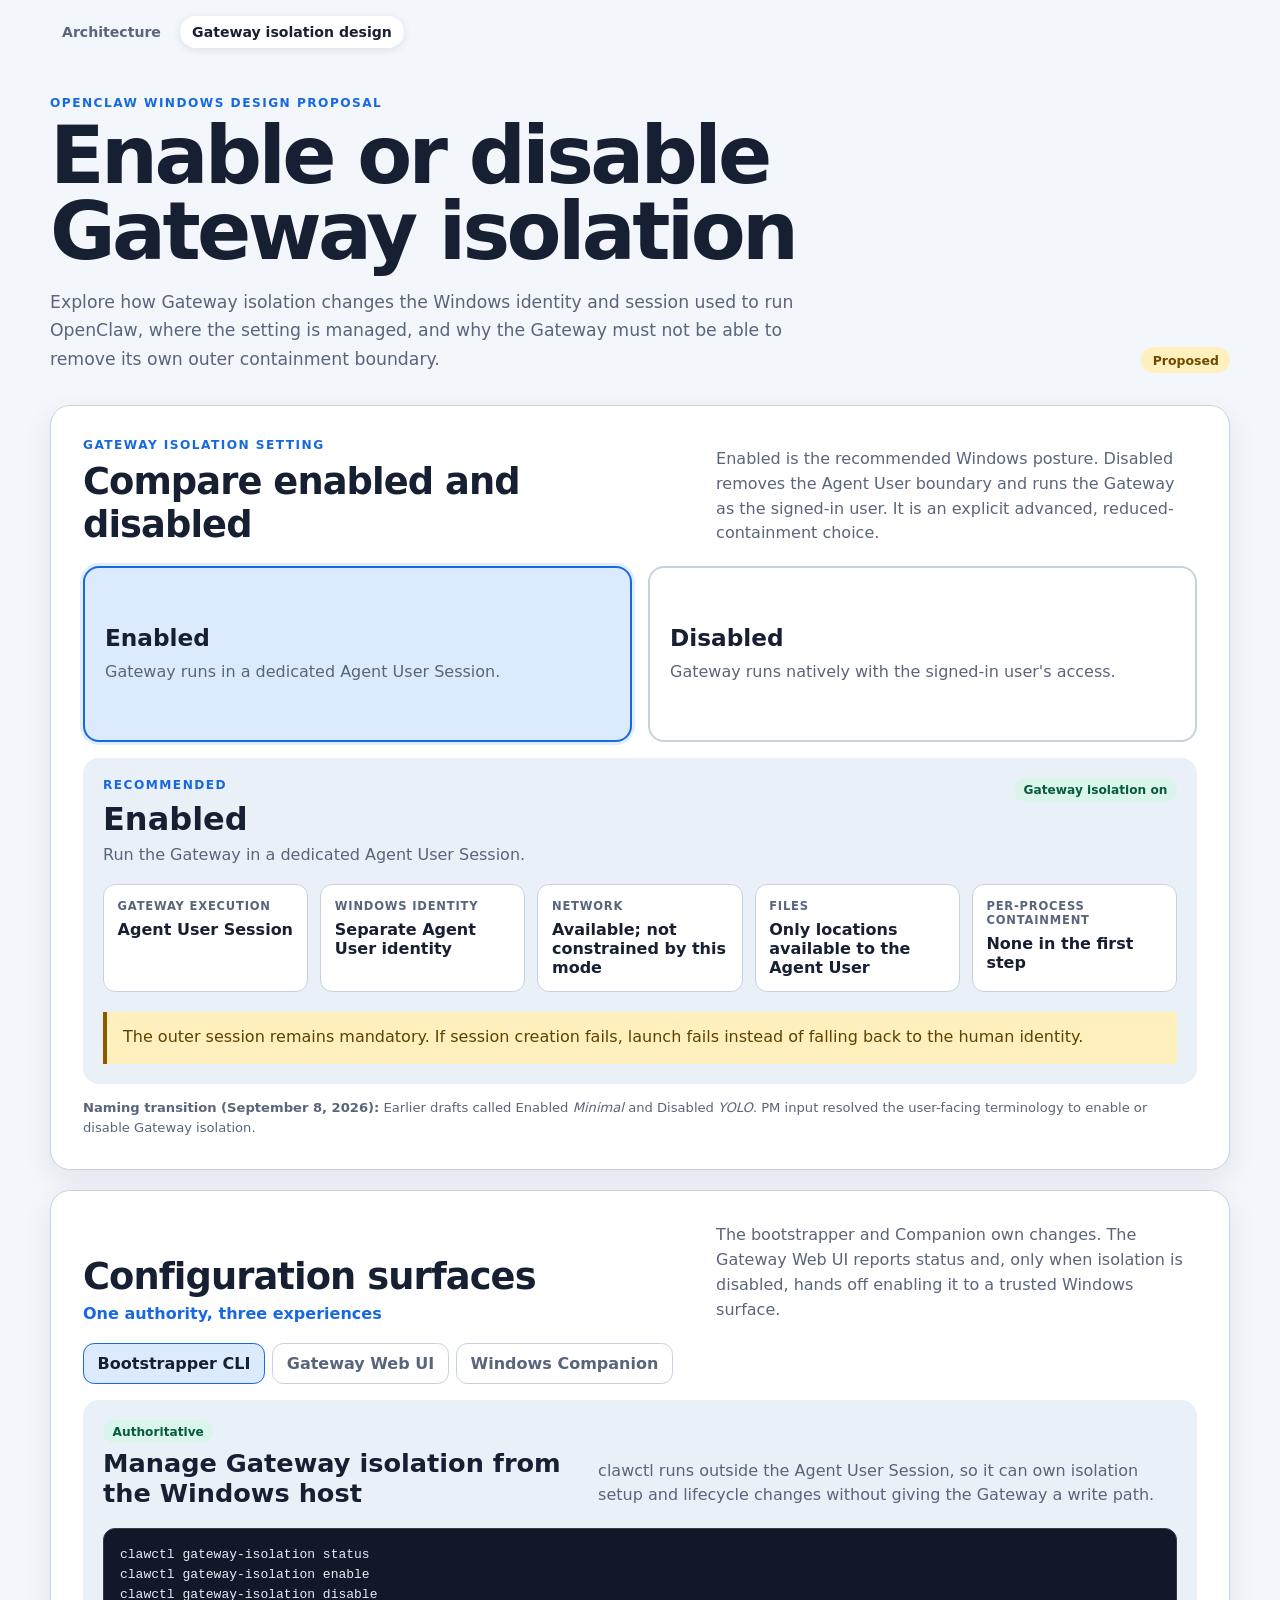
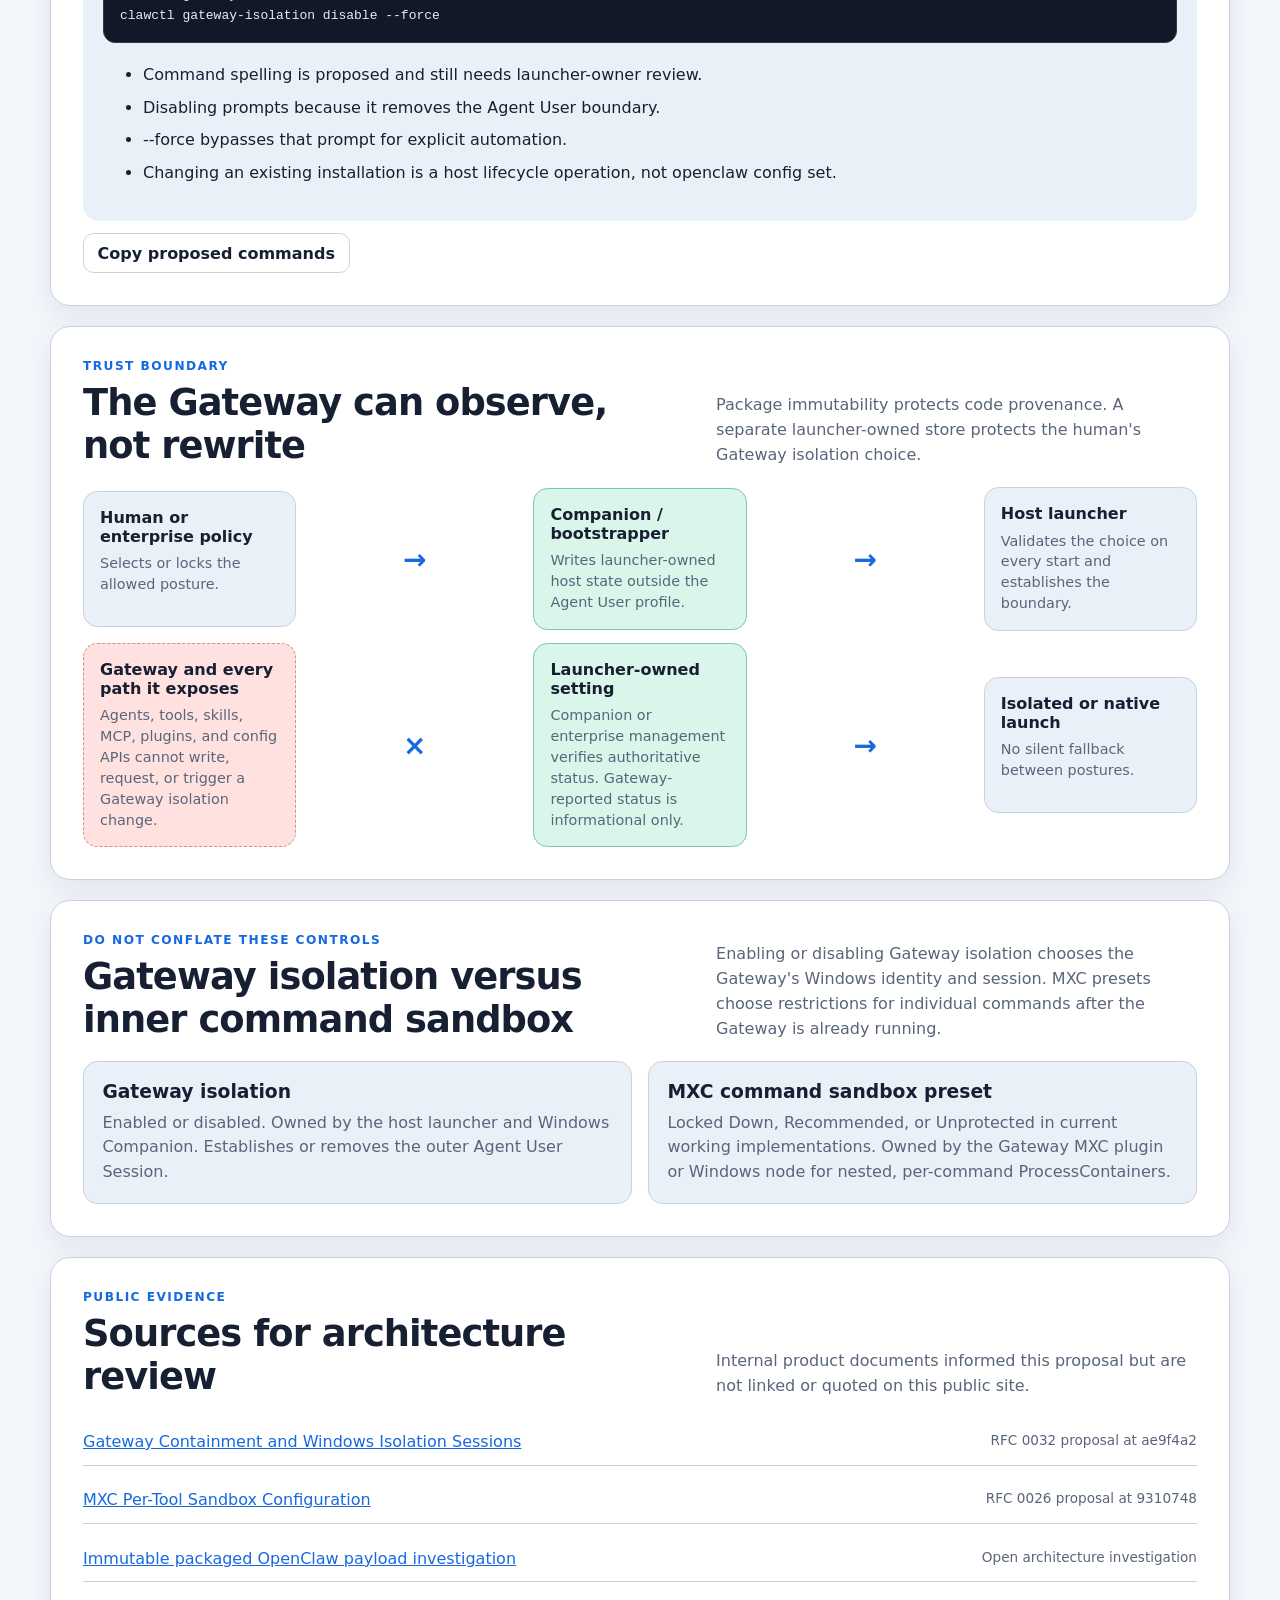
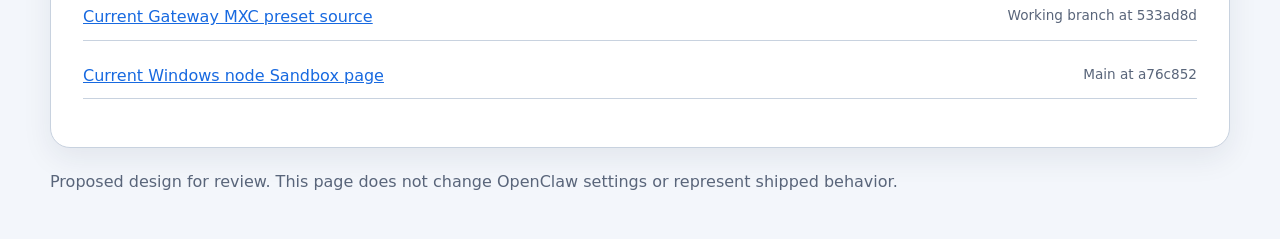
==== commit 42e0c7b7: "Rename Gateway isolation states Co-authored-by: Copilot <223556219+Copilot@users.noreply.github.com>" ====
--- a/visualizations/openclaw-sandbox-architecture/access-modes/index.html
+++ b/visualizations/openclaw-sandbox-architecture/access-modes/index.html
@@ -5,31 +5,30 @@
     <meta name="viewport" content="width=device-width, initial-scale=1" />
     <meta
       name="description"
-      content="Proposed UI and trust-boundary design for OpenClaw Minimal and YOLO execution modes on Windows."
+      content="Proposed UI and trust-boundary design for enabling or disabling OpenClaw Gateway isolation on Windows."
     />
-    <title>OpenClaw Minimal / YOLO design</title>
+    <title>Enable or disable OpenClaw Gateway isolation</title>
     <link rel="stylesheet" href="./styles.css" />
   </head>
-  <body data-mode="minimal">
+  <body data-mode="enabled">
     <a class="skip-link" href="#design">Skip to design</a>
     <nav class="site-nav" aria-label="Design pages">
       <a href="../">Architecture</a>
-      <a aria-current="page" href="./">Minimal / YOLO design</a>
+      <a aria-current="page" href="./">Gateway isolation design</a>
     </nav>
 
     <header class="page-header">
       <div>
         <p class="eyebrow">OpenClaw Windows design proposal</p>
-        <h1>Who chooses how the Gateway runs?</h1>
+        <h1>Enable or disable Gateway isolation</h1>
         <p class="lede">
-          Explore the proposed Gateway isolation setting, its Minimal and YOLO
-          postures, and why the Gateway must not be able to remove its own outer
-          containment boundary.
+          Explore how Gateway isolation changes the Windows identity and session
+          used to run OpenClaw, where the setting is managed, and why the Gateway
+          must not be able to remove its own outer containment boundary.
         </p>
       </div>
       <div class="status-stack" aria-label="Design status">
         <span class="status">Proposed</span>
-        <span class="status">PM wording pending</span>
       </div>
     </header>
 
@@ -38,27 +37,33 @@
         <div class="section-heading">
           <div>
             <p class="eyebrow">Gateway isolation setting</p>
-            <h2>Compare the two proposed choices</h2>
-          </div>
-          <p>
-            Minimal is the recommended managed Windows path. YOLO removes the
+            <h2>Compare enabled and disabled</h2>
+          </div>
+          <p>
+            Enabled is the recommended Windows posture. Disabled removes the
             Agent User boundary and runs the Gateway as the signed-in user. It
             is an explicit advanced, reduced-containment choice.
           </p>
         </div>
 
         <div class="mode-selector" aria-label="Gateway isolation posture">
-          <button class="mode-choice" type="button" data-mode="minimal" aria-pressed="true">
-            <strong>Minimal</strong>
+          <button class="mode-choice" type="button" data-mode="enabled" aria-pressed="true">
+            <strong>Enabled</strong>
             <span>Gateway runs in a dedicated Agent User Session.</span>
           </button>
-          <button class="mode-choice" type="button" data-mode="yolo" aria-pressed="false">
-            <strong>YOLO</strong>
+          <button class="mode-choice" type="button" data-mode="disabled" aria-pressed="false">
+            <strong>Disabled</strong>
             <span>Gateway runs natively with the signed-in user's access.</span>
           </button>
         </div>
 
         <div id="mode-panel" class="mode-panel" aria-live="polite"></div>
+        <p class="naming-note">
+          <strong>Naming transition (September 8, 2026):</strong> Earlier drafts
+          called Enabled <em>Minimal</em> and Disabled <em>YOLO</em>. PM input
+          resolved the user-facing terminology to enable or disable Gateway
+          isolation.
+        </p>
       </section>
 
       <section class="section-card">
@@ -69,8 +74,8 @@
           </div>
           <p>
             The bootstrapper and Companion own changes. The Gateway Web UI
-            reports status and, only from YOLO, hands off enabling Minimal to a
-            trusted Windows surface.
+            reports status and, only when isolation is disabled, hands off
+            enabling it to a trusted Windows surface.
           </p>
         </div>
 
@@ -155,7 +160,7 @@
             <strong>Gateway and every path it exposes</strong>
             <span>
               Agents, tools, skills, MCP, plugins, and config APIs cannot write,
-              request, or trigger an outer-mode change.
+              request, or trigger a Gateway isolation change.
             </span>
           </div>
           <div class="boundary-arrow" aria-hidden="true">&times;</div>
@@ -168,7 +173,7 @@
           </div>
           <div class="boundary-arrow" aria-hidden="true">&rarr;</div>
           <div class="boundary-node">
-            <strong>Minimal or YOLO launch</strong>
+            <strong>Isolated or native launch</strong>
             <span>No silent fallback between postures.</span>
           </div>
         </div>
@@ -181,17 +186,17 @@
             <h2>Gateway isolation versus inner command sandbox</h2>
           </div>
           <p>
-            Minimal / YOLO chooses the Gateway's Windows identity and session.
-            MXC presets choose restrictions for individual commands after the
-            Gateway is already running.
+            Enabling or disabling Gateway isolation chooses the Gateway's
+            Windows identity and session. MXC presets choose restrictions for
+            individual commands after the Gateway is already running.
           </p>
         </div>
         <div class="layer-comparison">
           <article class="layer-card">
             <h3>Gateway isolation</h3>
             <p>
-              Minimal or YOLO. Owned by the host launcher and Windows Companion.
-              Establishes or removes the outer Agent User Session.
+              Enabled or disabled. Owned by the host launcher and Windows
+              Companion. Establishes or removes the outer Agent User Session.
             </p>
           </article>
           <article class="layer-card">
@@ -223,7 +228,7 @@
         <section class="section-card">
           <h2>JavaScript is optional for the core design</h2>
           <p>
-            Minimal runs the managed Gateway inside an Agent User Session. YOLO
+            Enabled runs the Gateway inside an Agent User Session. Disabled
             removes that outer boundary. Only the human-side bootstrapper or
             Windows Companion should be able to choose between those postures.
           </p>
--- a/visualizations/openclaw-sandbox-architecture/access-modes/styles.css
+++ b/visualizations/openclaw-sandbox-architecture/access-modes/styles.css
@@ -215,7 +215,7 @@
   box-shadow: 0 0 0 3px rgb(23 105 224 / 12%);
 }
 
-.mode-choice[data-mode="yolo"][aria-pressed="true"] {
+.mode-choice[data-mode="disabled"][aria-pressed="true"] {
   border-color: var(--red);
   background: var(--red-soft);
   box-shadow: 0 0 0 3px rgb(161 38 29 / 10%);
@@ -255,7 +255,7 @@
   font-weight: 800;
 }
 
-body[data-mode="yolo"] .mode-badge {
+body[data-mode="disabled"] .mode-badge {
   background: var(--red-soft);
   color: var(--red);
 }
@@ -296,6 +296,13 @@
   background: var(--amber-soft);
   color: #5f4100;
   line-height: 1.55;
+}
+
+.naming-note {
+  margin: 0.9rem 0 0;
+  color: var(--muted);
+  font-size: 0.82rem;
+  line-height: 1.5;
 }
 
 .boundary-map {
@@ -564,7 +571,7 @@
     color: #9ff0d1;
   }
 
-  body[data-mode="yolo"] .mode-badge {
+  body[data-mode="disabled"] .mode-badge {
     color: #ffb4ad;
   }
 }
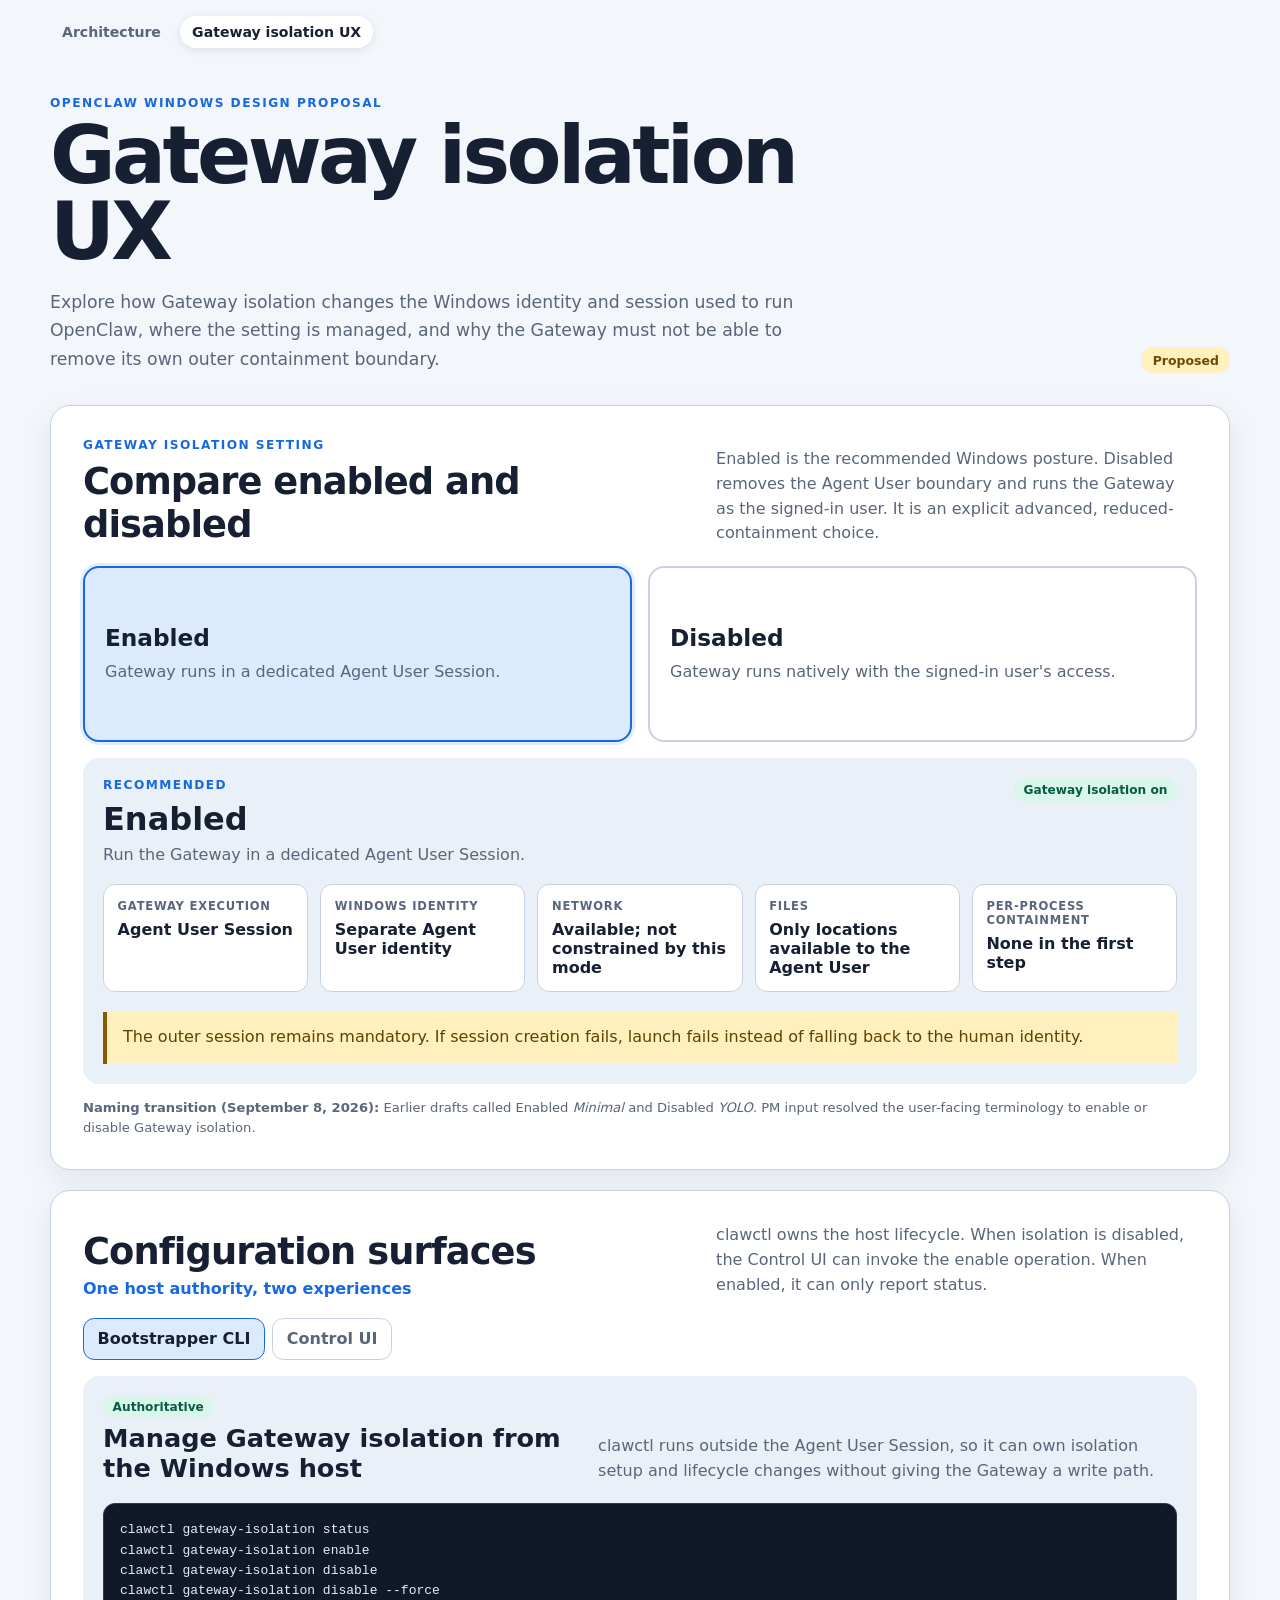
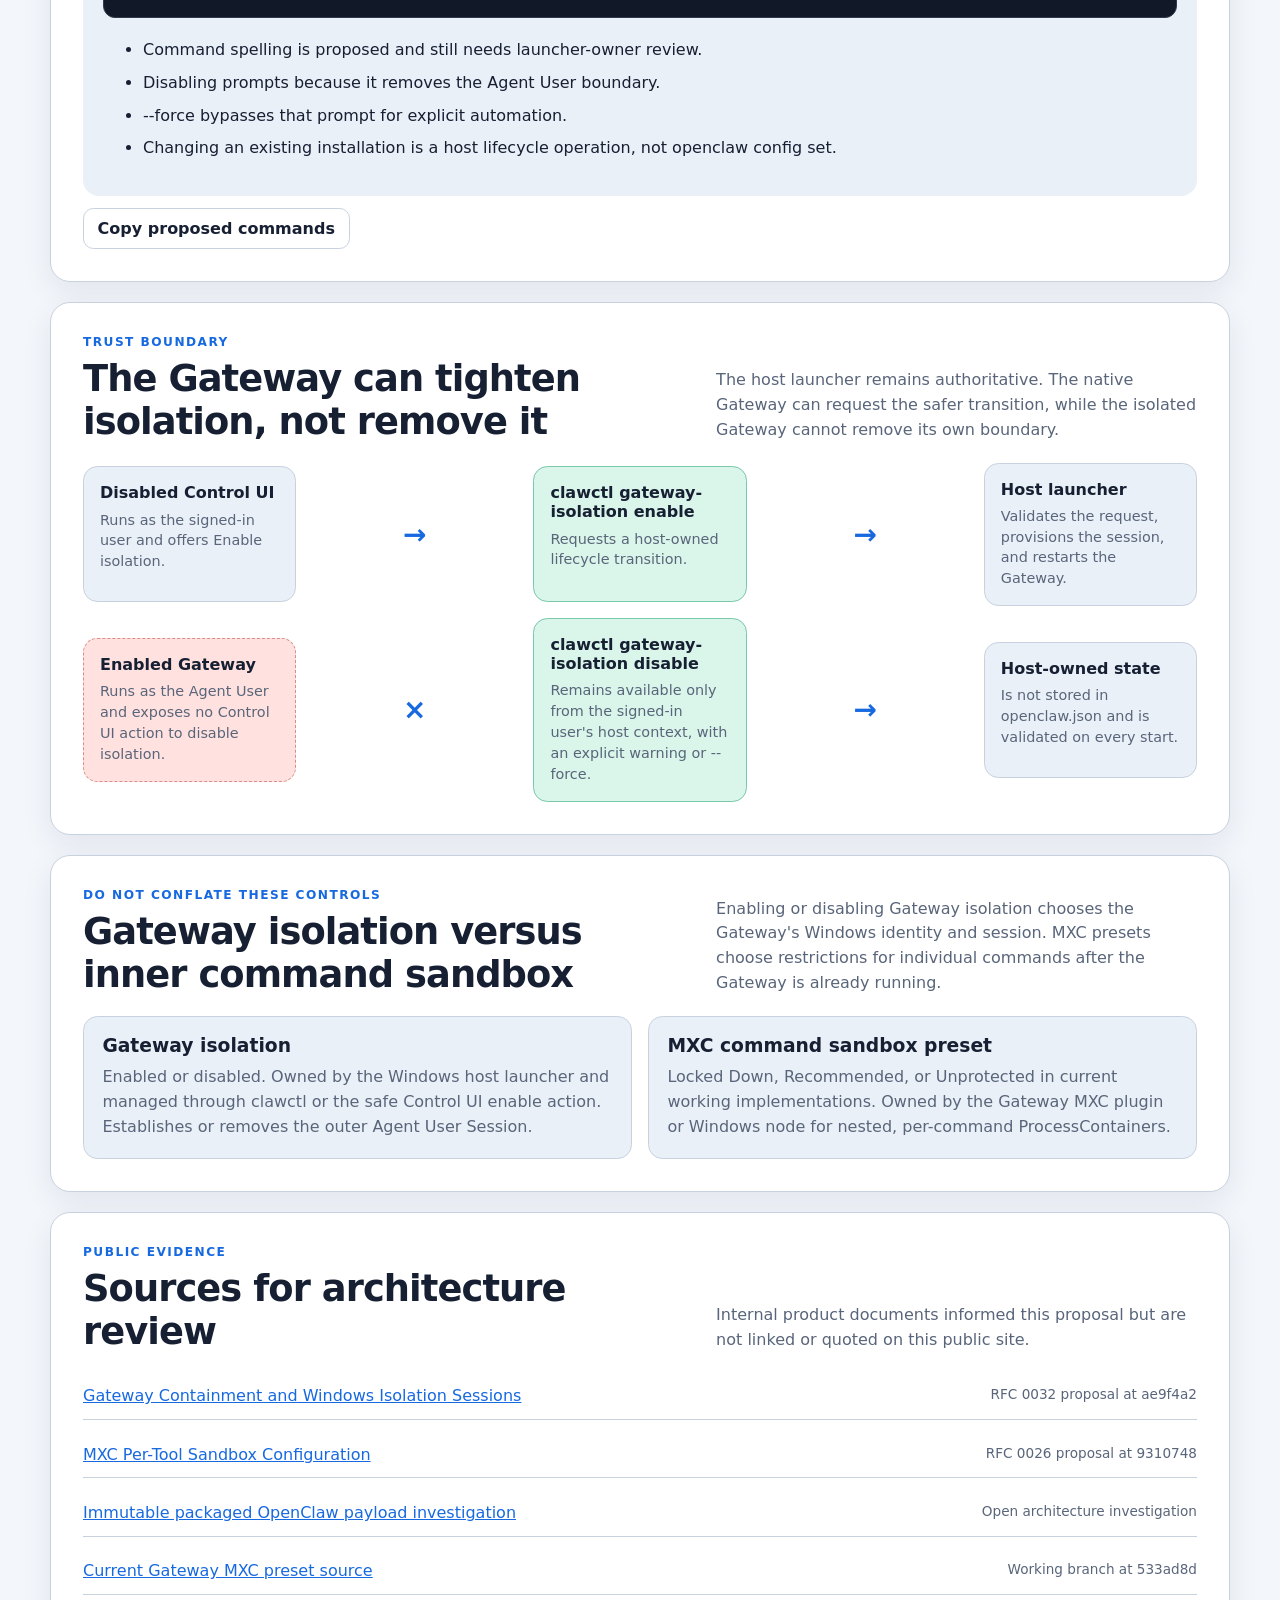
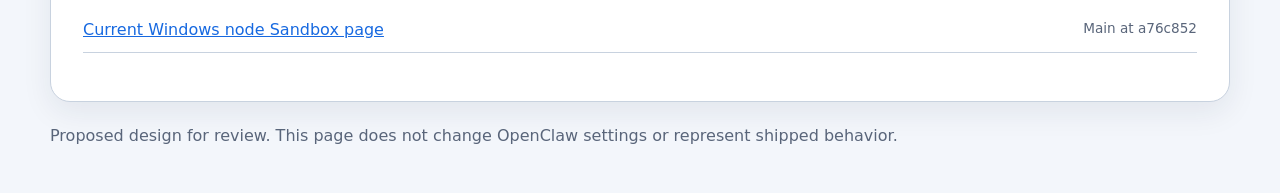
==== commit 15d381bc: "Refine Gateway isolation UX ownership Co-authored-by: Copilot <223556219+Copilot@users.noreply.githu" ====
--- a/visualizations/openclaw-sandbox-architecture/access-modes/index.html
+++ b/visualizations/openclaw-sandbox-architecture/access-modes/index.html
@@ -7,20 +7,20 @@
       name="description"
       content="Proposed UI and trust-boundary design for enabling or disabling OpenClaw Gateway isolation on Windows."
     />
-    <title>Enable or disable OpenClaw Gateway isolation</title>
+    <title>OpenClaw Gateway isolation UX</title>
     <link rel="stylesheet" href="./styles.css" />
   </head>
   <body data-mode="enabled">
     <a class="skip-link" href="#design">Skip to design</a>
     <nav class="site-nav" aria-label="Design pages">
       <a href="../">Architecture</a>
-      <a aria-current="page" href="./">Gateway isolation design</a>
+      <a aria-current="page" href="./">Gateway isolation UX</a>
     </nav>
 
     <header class="page-header">
       <div>
         <p class="eyebrow">OpenClaw Windows design proposal</p>
-        <h1>Enable or disable Gateway isolation</h1>
+        <h1>Gateway isolation UX</h1>
         <p class="lede">
           Explore how Gateway isolation changes the Windows identity and session
           used to run OpenClaw, where the setting is managed, and why the Gateway
@@ -70,12 +70,12 @@
         <div class="section-heading">
           <div>
             <h2>Configuration surfaces</h2>
-            <p class="section-subtitle">One authority, three experiences</p>
-          </div>
-          <p>
-            The bootstrapper and Companion own changes. The Gateway Web UI
-            reports status and, only when isolation is disabled, hands off
-            enabling it to a trusted Windows surface.
+            <p class="section-subtitle">One host authority, two experiences</p>
+          </div>
+          <p>
+            clawctl owns the host lifecycle. When isolation is disabled, the
+            Control UI can invoke the enable operation. When enabled, it can
+            only report status.
           </p>
         </div>
 
@@ -99,18 +99,7 @@
             data-surface="web"
             tabindex="-1"
           >
-            Gateway Web UI
-          </button>
-          <button
-            id="surface-tab-companion"
-            type="button"
-            role="tab"
-            aria-controls="surface-panel"
-            aria-selected="false"
-            data-surface="companion"
-            tabindex="-1"
-          >
-            Windows Companion
+            Control UI
           </button>
         </div>
 
@@ -130,51 +119,52 @@
         <div class="section-heading">
           <div>
             <p class="eyebrow">Trust boundary</p>
-            <h2>The Gateway can observe, not rewrite</h2>
-          </div>
-          <p>
-            Package immutability protects code provenance. A separate
-            launcher-owned store protects the human's Gateway isolation choice.
-          </p>
-        </div>
-
-        <div class="boundary-map" aria-label="Gateway isolation authority flow">
+            <h2>The Gateway can tighten isolation, not remove it</h2>
+          </div>
+          <p>
+            The host launcher remains authoritative. The native Gateway can
+            request the safer transition, while the isolated Gateway cannot
+            remove its own boundary.
+          </p>
+        </div>
+
+        <div class="boundary-map" aria-label="Enable Gateway isolation flow">
           <div class="boundary-node">
-            <strong>Human or enterprise policy</strong>
-            <span>Selects or locks the allowed posture.</span>
+            <strong>Disabled Control UI</strong>
+            <span>Runs as the signed-in user and offers Enable isolation.</span>
           </div>
           <div class="boundary-arrow" aria-hidden="true">&rarr;</div>
           <div class="boundary-node authority">
-            <strong>Companion / bootstrapper</strong>
-            <span>Writes launcher-owned host state outside the Agent User profile.</span>
+            <strong>clawctl gateway-isolation enable</strong>
+            <span>Requests a host-owned lifecycle transition.</span>
           </div>
           <div class="boundary-arrow" aria-hidden="true">&rarr;</div>
           <div class="boundary-node">
             <strong>Host launcher</strong>
-            <span>Validates the choice on every start and establishes the boundary.</span>
-          </div>
-        </div>
-
-        <div class="boundary-map" aria-label="Denied write path">
+            <span>Validates the request, provisions the session, and restarts the Gateway.</span>
+          </div>
+        </div>
+
+        <div class="boundary-map" aria-label="Blocked disable Gateway isolation flow">
           <div class="boundary-node denied">
-            <strong>Gateway and every path it exposes</strong>
+            <strong>Enabled Gateway</strong>
             <span>
-              Agents, tools, skills, MCP, plugins, and config APIs cannot write,
-              request, or trigger a Gateway isolation change.
+              Runs as the Agent User and exposes no Control UI action to disable
+              isolation.
             </span>
           </div>
           <div class="boundary-arrow" aria-hidden="true">&times;</div>
           <div class="boundary-node authority">
-            <strong>Launcher-owned setting</strong>
+            <strong>clawctl gateway-isolation disable</strong>
             <span>
-              Companion or enterprise management verifies authoritative status.
-              Gateway-reported status is informational only.
+              Remains available only from the signed-in user's host context,
+              with an explicit warning or --force.
             </span>
           </div>
           <div class="boundary-arrow" aria-hidden="true">&rarr;</div>
           <div class="boundary-node">
-            <strong>Isolated or native launch</strong>
-            <span>No silent fallback between postures.</span>
+            <strong>Host-owned state</strong>
+            <span>Is not stored in openclaw.json and is validated on every start.</span>
           </div>
         </div>
       </section>
@@ -195,8 +185,9 @@
           <article class="layer-card">
             <h3>Gateway isolation</h3>
             <p>
-              Enabled or disabled. Owned by the host launcher and Windows
-              Companion. Establishes or removes the outer Agent User Session.
+              Enabled or disabled. Owned by the Windows host launcher and
+              managed through clawctl or the safe Control UI enable action.
+              Establishes or removes the outer Agent User Session.
             </p>
           </article>
           <article class="layer-card">
@@ -229,8 +220,8 @@
           <h2>JavaScript is optional for the core design</h2>
           <p>
             Enabled runs the Gateway inside an Agent User Session. Disabled
-            removes that outer boundary. Only the human-side bootstrapper or
-            Windows Companion should be able to choose between those postures.
+            removes that outer boundary. clawctl owns both transitions; the
+            Control UI can invoke only the transition from Disabled to Enabled.
           </p>
         </section>
       </noscript>
